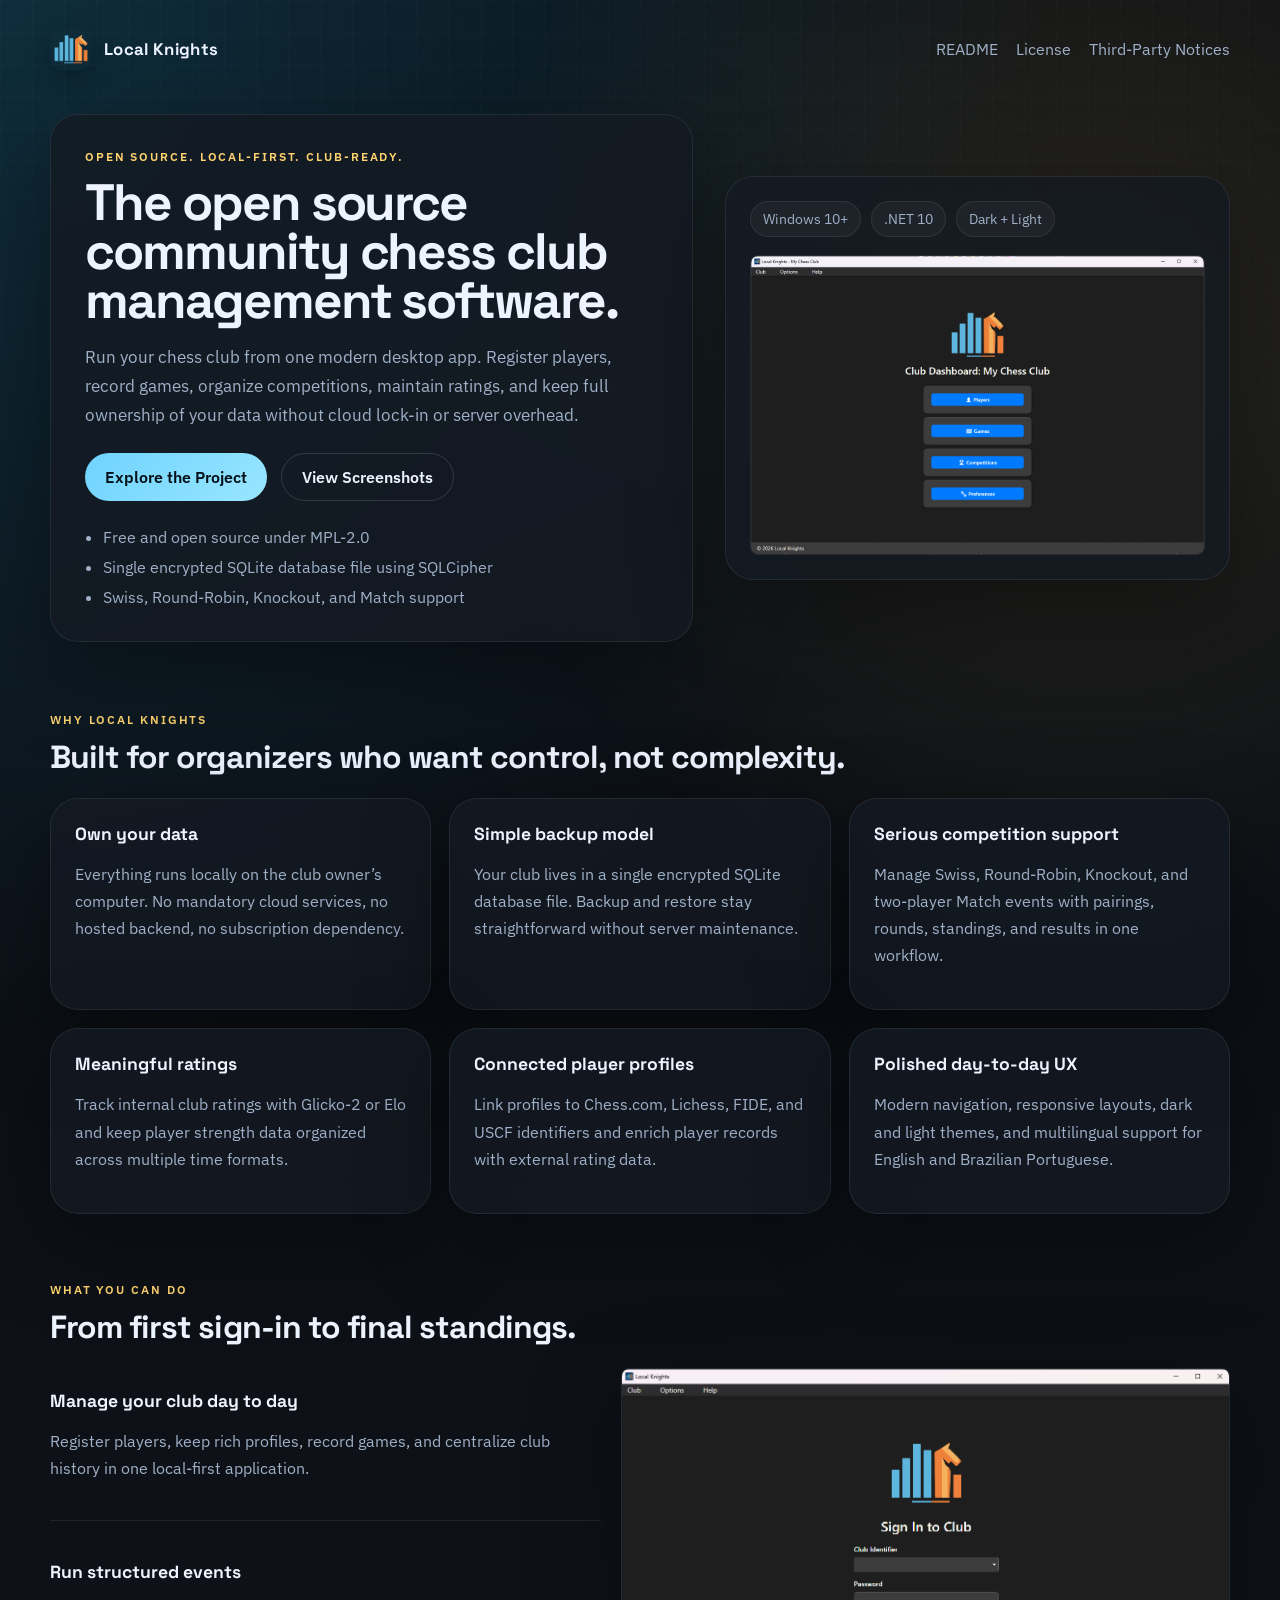
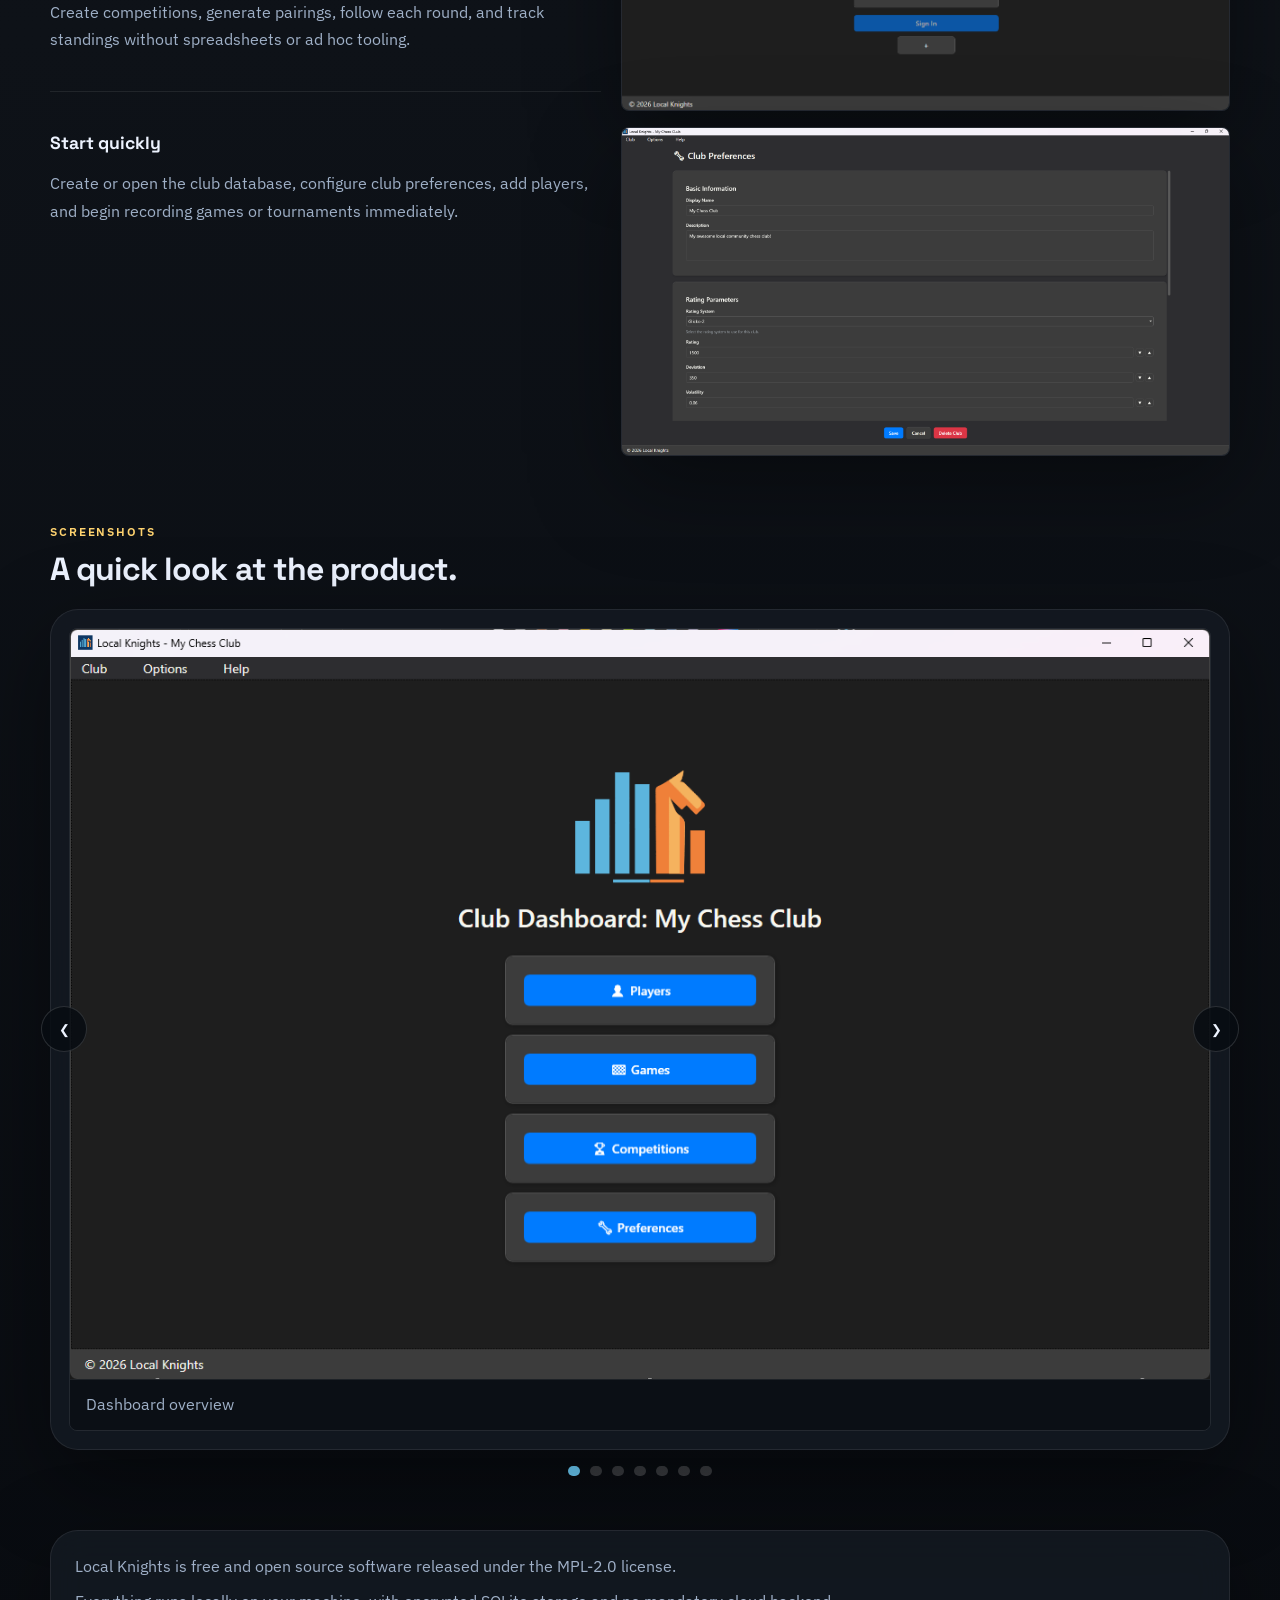
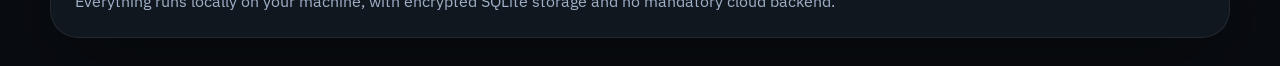
==== Docs/LandingPage/index.html @ 722dbc04 "importing existing code" ====
<!DOCTYPE html>
<html lang="en">
<head>
  <meta charset="UTF-8">
  <meta name="viewport" content="width=device-width, initial-scale=1.0">
  <title>Local Knights</title>
  <meta name="description" content="Local Knights is the open source community chess club management software for players, ratings, games, and competitions.">
  <link rel="icon" type="image/svg+xml" href="../../LocalKnights.WindowsDesktop/Resources/Icon/logo.svg">
  <link rel="shortcut icon" href="../../LocalKnights.WindowsDesktop/Resources/Icon/logo.svg">
  <link rel="preconnect" href="https://fonts.googleapis.com">
  <link rel="preconnect" href="https://fonts.gstatic.com" crossorigin>
  <link href="https://fonts.googleapis.com/css2?family=Space+Grotesk:wght@400;500;700&family=IBM+Plex+Sans:wght@400;500;600&display=swap" rel="stylesheet">
  <link rel="stylesheet" href="styles.css">
</head>
<body>
  <div class="page-shell"></div>

  <header class="hero">
    <nav class="topbar">
      <div class="brand">
        <img src="../../LocalKnights.WindowsDesktop/Resources/Icon/logo.png" alt="Local Knights logo" class="brand-logo">
        <span>Local Knights</span>
      </div>
      <div class="topbar-links">
        <a href="../../README.md">README</a>
        <a href="../../LICENSE">License</a>
        <a href="../../THIRD-PARTY-NOTICES.md">Third-Party Notices</a>
      </div>
    </nav>

    <section class="hero-grid">
      <div class="hero-copy">
        <p class="eyebrow">Open source. Local-first. Club-ready.</p>
        <h1>The open source community chess club management software.</h1>
        <p class="hero-text">
          Run your chess club from one modern desktop app. Register players, record games, organize competitions,
          maintain ratings, and keep full ownership of your data without cloud lock-in or server overhead.
        </p>
        <div class="hero-actions">
          <a class="button button-primary" href="../../README.md">Explore the Project</a>
          <a class="button button-secondary" href="#screenshots">View Screenshots</a>
        </div>
        <ul class="hero-points">
          <li>Free and open source under MPL-2.0</li>
          <li>Single encrypted SQLite database file using SQLCipher</li>
          <li>Swiss, Round-Robin, Knockout, and Match support</li>
        </ul>
      </div>

      <div class="hero-card">
        <div class="badge-row">
          <span class="badge">Windows 10+</span>
          <span class="badge">.NET 10</span>
          <span class="badge">Dark + Light</span>
        </div>
        <div class="hero-preview-frame">
          <img src="../Screenshots/dashboard_page.png" alt="Local Knights dashboard preview">
        </div>
      </div>
    </section>
  </header>

  <main>
    <section class="section feature-section">
      <div class="section-heading">
        <p class="eyebrow">Why Local Knights</p>
        <h2>Built for organizers who want control, not complexity.</h2>
      </div>
      <div class="feature-grid">
        <article class="feature-card">
          <h3>Own your data</h3>
          <p>Everything runs locally on the club owner’s computer. No mandatory cloud services, no hosted backend, no subscription dependency.</p>
        </article>
        <article class="feature-card">
          <h3>Simple backup model</h3>
          <p>Your club lives in a single encrypted SQLite database file. Backup and restore stay straightforward without server maintenance.</p>
        </article>
        <article class="feature-card">
          <h3>Serious competition support</h3>
          <p>Manage Swiss, Round-Robin, Knockout, and two-player Match events with pairings, rounds, standings, and results in one workflow.</p>
        </article>
        <article class="feature-card">
          <h3>Meaningful ratings</h3>
          <p>Track internal club ratings with Glicko-2 or Elo and keep player strength data organized across multiple time formats.</p>
        </article>
        <article class="feature-card">
          <h3>Connected player profiles</h3>
          <p>Link profiles to Chess.com, Lichess, FIDE, and USCF identifiers and enrich player records with external rating data.</p>
        </article>
        <article class="feature-card">
          <h3>Polished day-to-day UX</h3>
          <p>Modern navigation, responsive layouts, dark and light themes, and multilingual support for English and Brazilian Portuguese.</p>
        </article>
      </div>
    </section>

    <section class="section spotlight-section">
      <div class="section-heading narrow">
        <p class="eyebrow">What you can do</p>
        <h2>From first sign-in to final standings.</h2>
      </div>
      <div class="spotlight-grid">
        <div class="spotlight-copy">
          <div class="spotlight-item">
            <h3>Manage your club day to day</h3>
            <p>Register players, keep rich profiles, record games, and centralize club history in one local-first application.</p>
          </div>
          <div class="spotlight-item">
            <h3>Run structured events</h3>
            <p>Create competitions, generate pairings, follow each round, and track standings without spreadsheets or ad hoc tooling.</p>
          </div>
          <div class="spotlight-item">
            <h3>Start quickly</h3>
            <p>Create or open the club database, configure club preferences, add players, and begin recording games or tournaments immediately.</p>
          </div>
        </div>
        <div class="spotlight-stack">
          <img src="../Screenshots/start_page.png" alt="Start page screenshot">
          <img src="../Screenshots/clubpreferences_page.png" alt="Club preferences screenshot">
        </div>
      </div>
    </section>

    <section class="section screenshots-section" id="screenshots">
      <div class="section-heading">
        <p class="eyebrow">Screenshots</p>
        <h2>A quick look at the product.</h2>
      </div>

      <div class="carousel" data-carousel>
        <button class="carousel-button" type="button" data-carousel-prev aria-label="Previous screenshot">&#10094;</button>

        <div class="carousel-viewport">
          <div class="carousel-track" data-carousel-track>
            <figure class="carousel-slide is-active">
              <img src="../Screenshots/dashboard_page.png" alt="Dashboard page screenshot">
              <figcaption>Dashboard overview</figcaption>
            </figure>
            <figure class="carousel-slide">
              <img src="../Screenshots/players_page.png" alt="Players page screenshot">
              <figcaption>Players management</figcaption>
            </figure>
            <figure class="carousel-slide">
              <img src="../Screenshots/player_page.png" alt="Player profile screenshot">
              <figcaption>Player profile</figcaption>
            </figure>
            <figure class="carousel-slide">
              <img src="../Screenshots/createcompetition_page.png" alt="Create competition screenshot">
              <figcaption>Competition creation</figcaption>
            </figure>
            <figure class="carousel-slide">
              <img src="../Screenshots/competition_page_infotab.png" alt="Competition information screenshot">
              <figcaption>Competition information</figcaption>
            </figure>
            <figure class="carousel-slide">
              <img src="../Screenshots/competition_page_standingstab.png" alt="Competition standings screenshot">
              <figcaption>Standings view</figcaption>
            </figure>
            <figure class="carousel-slide">
              <img src="../Screenshots/competition_page_roundstab.png" alt="Competition rounds screenshot">
              <figcaption>Rounds and pairings</figcaption>
            </figure>
          </div>
        </div>

        <button class="carousel-button" type="button" data-carousel-next aria-label="Next screenshot">&#10095;</button>
      </div>

      <div class="carousel-dots" data-carousel-dots></div>
    </section>
  </main>

  <footer class="footer">
    <p>Local Knights is free and open source software released under the MPL-2.0 license.</p>
    <p>Everything runs locally on your machine, with encrypted SQLite storage and no mandatory cloud backend.</p>
  </footer>

  <script src="script.js"></script>
</body>
</html>
---- Docs/LandingPage/styles.css ----
:root {
  --bg: #0a0d12;
  --bg-elevated: rgba(20, 26, 35, 0.82);
  --bg-soft: rgba(255, 255, 255, 0.04);
  --line: rgba(255, 255, 255, 0.08);
  --line-strong: rgba(255, 255, 255, 0.14);
  --text: #edf3ff;
  --text-soft: #9fb0c7;
  --text-faint: #6f8097;
  --accent: #6fd3ff;
  --accent-strong: #1f9fd1;
  --accent-warm: #ffd36f;
  --shadow: 0 28px 90px rgba(0, 0, 0, 0.38);
  --radius-lg: 28px;
  --radius-md: 20px;
  --radius-sm: 14px;
  --radius-shot: 8px;
  --content-width: 1180px;
}

* {
  box-sizing: border-box;
}

html {
  scroll-behavior: smooth;
}

body {
  margin: 0;
  min-height: 100vh;
  font-family: "IBM Plex Sans", sans-serif;
  color: var(--text);
  background:
    radial-gradient(circle at top left, rgba(31, 159, 209, 0.22), transparent 30%),
    radial-gradient(circle at 85% 10%, rgba(255, 211, 111, 0.12), transparent 20%),
    linear-gradient(180deg, #0a0d12 0%, #0e1218 50%, #090c11 100%);
}

.page-shell {
  position: fixed;
  inset: 0;
  pointer-events: none;
  background-image:
    linear-gradient(rgba(255, 255, 255, 0.025) 1px, transparent 1px),
    linear-gradient(90deg, rgba(255, 255, 255, 0.025) 1px, transparent 1px);
  background-size: 32px 32px;
  mask-image: linear-gradient(180deg, rgba(0, 0, 0, 0.75), transparent 90%);
}

.hero,
.section,
.footer {
  width: min(calc(100% - 32px), var(--content-width));
  margin: 0 auto;
}

.hero {
  padding: 28px 0 36px;
}

.topbar {
  display: flex;
  align-items: center;
  justify-content: space-between;
  gap: 20px;
  margin-bottom: 44px;
}

.brand {
  display: inline-flex;
  align-items: center;
  gap: 12px;
  font-family: "Space Grotesk", sans-serif;
  font-size: 1.05rem;
  font-weight: 700;
  letter-spacing: 0.02em;
}

.brand-logo {
  width: 42px;
  height: 42px;
  border-radius: 12px;
  box-shadow: 0 10px 24px rgba(0, 0, 0, 0.24);
}

.topbar-links {
  display: flex;
  flex-wrap: wrap;
  gap: 18px;
}

.topbar a,
.footer a {
  color: var(--text-soft);
  text-decoration: none;
}

.topbar a:hover,
.footer a:hover {
  color: var(--text);
}

.hero-grid {
  display: grid;
  grid-template-columns: minmax(0, 1.12fr) minmax(320px, 0.88fr);
  gap: 32px;
  align-items: center;
}

.hero-copy,
.hero-card,
.feature-card,
.spotlight-stack img,
.carousel,
.footer {
  background: var(--bg-elevated);
  backdrop-filter: blur(18px);
  border: 1px solid var(--line);
  box-shadow: var(--shadow);
}

.hero-copy,
.hero-card,
.feature-card,
.carousel,
.footer {
  border-radius: var(--radius-lg);
}

.hero-copy {
  padding: 34px;
}

.eyebrow {
  margin: 0 0 14px;
  color: var(--accent-warm);
  text-transform: uppercase;
  letter-spacing: 0.16em;
  font-size: 0.74rem;
  font-weight: 600;
}

h1,
h2,
h3 {
  margin: 0;
  font-family: "Space Grotesk", sans-serif;
}

h1 {
  font-size: clamp(2.55rem, 4vw, 4.8rem);
  line-height: 0.96;
  letter-spacing: -0.04em;
}

h2 {
  font-size: clamp(1.85rem, 2.5vw, 3rem);
  line-height: 1.02;
  letter-spacing: -0.03em;
}

h3 {
  font-size: 1.1rem;
  margin-bottom: 10px;
}

.hero-text,
.feature-card p,
.spotlight-item p,
.footer p {
  color: var(--text-soft);
  line-height: 1.7;
}

.hero-text {
  font-size: 1.05rem;
  max-width: 60ch;
  margin: 18px 0 24px;
}

.hero-actions {
  display: flex;
  flex-wrap: wrap;
  gap: 14px;
  margin-bottom: 26px;
}

.button {
  display: inline-flex;
  align-items: center;
  justify-content: center;
  min-height: 48px;
  padding: 0 20px;
  border-radius: 999px;
  text-decoration: none;
  font-weight: 600;
  transition: transform 160ms ease, border-color 160ms ease, background 160ms ease;
}

.button:hover {
  transform: translateY(-1px);
}

.button-primary {
  color: #061019;
  background: linear-gradient(135deg, var(--accent), #99e6ff);
}

.button-secondary {
  color: var(--text);
  background: transparent;
  border: 1px solid var(--line-strong);
}

.hero-points {
  margin: 0;
  padding-left: 18px;
  color: var(--text-soft);
  display: grid;
  gap: 10px;
}

.hero-card {
  padding: 24px;
}

.badge-row {
  display: flex;
  flex-wrap: wrap;
  gap: 10px;
  margin-bottom: 18px;
}

.badge {
  padding: 8px 12px;
  border-radius: 999px;
  background: var(--bg-soft);
  border: 1px solid var(--line);
  color: var(--text-soft);
  font-size: 0.85rem;
}

.hero-preview-frame {
  overflow: hidden;
  border-radius: var(--radius-shot);
  border: 1px solid var(--line);
}

.hero-preview-frame img,
.spotlight-stack img,
.carousel-slide img {
  display: block;
  width: 100%;
  height: auto;
}

.section {
  padding: 34px 0;
}

.section-heading {
  margin-bottom: 24px;
}

.section-heading.narrow {
  max-width: 56rem;
}

.feature-grid {
  display: grid;
  grid-template-columns: repeat(3, minmax(0, 1fr));
  gap: 18px;
}

.feature-card {
  padding: 24px;
}

.spotlight-grid {
  display: grid;
  grid-template-columns: minmax(0, 0.95fr) minmax(0, 1.05fr);
  gap: 20px;
  align-items: start;
}

.spotlight-copy {
  display: grid;
  gap: 18px;
}

.spotlight-item {
  padding: 22px 0;
  border-bottom: 1px solid var(--line);
}

.spotlight-item:last-child {
  border-bottom: 0;
}

.spotlight-stack {
  display: grid;
  gap: 16px;
}

.spotlight-stack img {
  border-radius: var(--radius-shot);
  border: 1px solid var(--line);
}

.screenshots-section {
  padding-bottom: 54px;
}

.carousel {
  position: relative;
  padding: 18px;
}

.carousel-viewport {
  overflow: hidden;
  border-radius: var(--radius-shot);
  border: 1px solid var(--line);
}

.carousel-track {
  display: flex;
  transition: transform 260ms ease;
}

.carousel-slide {
  min-width: 100%;
  margin: 0;
  background: #0b0f15;
}

.carousel-slide figcaption {
  padding: 14px 16px 16px;
  color: var(--text-soft);
  border-top: 1px solid var(--line);
}

.carousel-button {
  position: absolute;
  top: 50%;
  transform: translateY(-50%);
  width: 46px;
  height: 46px;
  border: 0;
  border-radius: 999px;
  color: var(--text);
  background: rgba(8, 12, 18, 0.84);
  border: 1px solid var(--line-strong);
  cursor: pointer;
  z-index: 2;
}

.carousel-button:hover {
  background: rgba(18, 25, 35, 0.96);
}

.carousel-button[data-carousel-prev] {
  left: -10px;
}

.carousel-button[data-carousel-next] {
  right: -10px;
}

.carousel-dots {
  display: flex;
  justify-content: center;
  gap: 10px;
  margin-top: 16px;
}

.carousel-dot {
  width: 10px;
  height: 10px;
  border-radius: 999px;
  border: 0;
  background: rgba(255, 255, 255, 0.2);
  cursor: pointer;
}

.carousel-dot.is-active {
  background: var(--accent);
}

.footer {
  margin-bottom: 28px;
  padding: 22px 24px;
}

.footer p {
  margin: 0;
}

.footer p + p {
  margin-top: 8px;
}

@media (max-width: 980px) {
  .hero-grid,
  .spotlight-grid,
  .feature-grid {
    grid-template-columns: 1fr;
  }

  .carousel-button[data-carousel-prev] {
    left: 10px;
  }

  .carousel-button[data-carousel-next] {
    right: 10px;
  }
}

@media (max-width: 720px) {
  .hero,
  .section,
  .footer {
    width: min(calc(100% - 20px), var(--content-width));
  }

  .topbar {
    flex-direction: column;
    align-items: flex-start;
    margin-bottom: 28px;
  }

  .hero-copy,
  .hero-card,
  .feature-card,
  .carousel,
  .footer {
    border-radius: 22px;
  }

  .hero-copy,
  .hero-card,
  .feature-card,
  .carousel,
  .footer {
    padding-left: 18px;
    padding-right: 18px;
  }

  .hero-copy {
    padding-top: 26px;
    padding-bottom: 26px;
  }
}
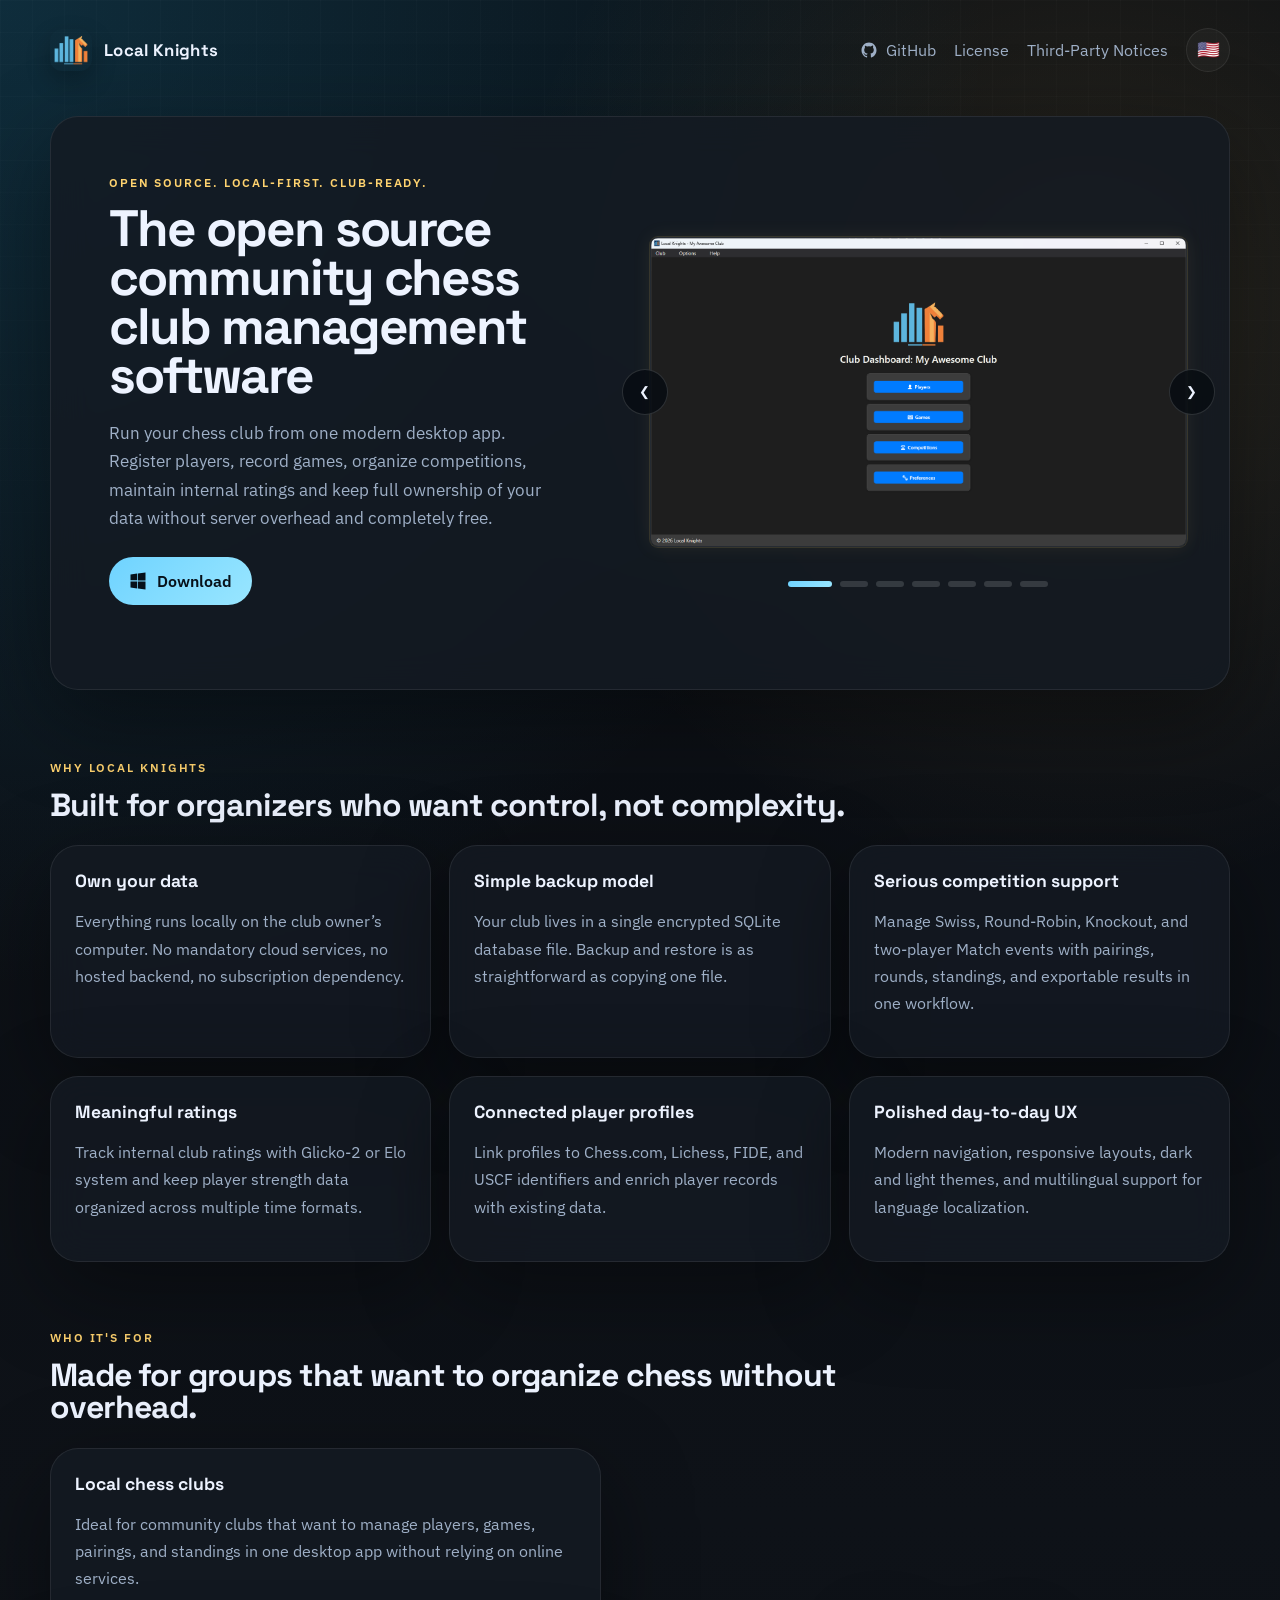
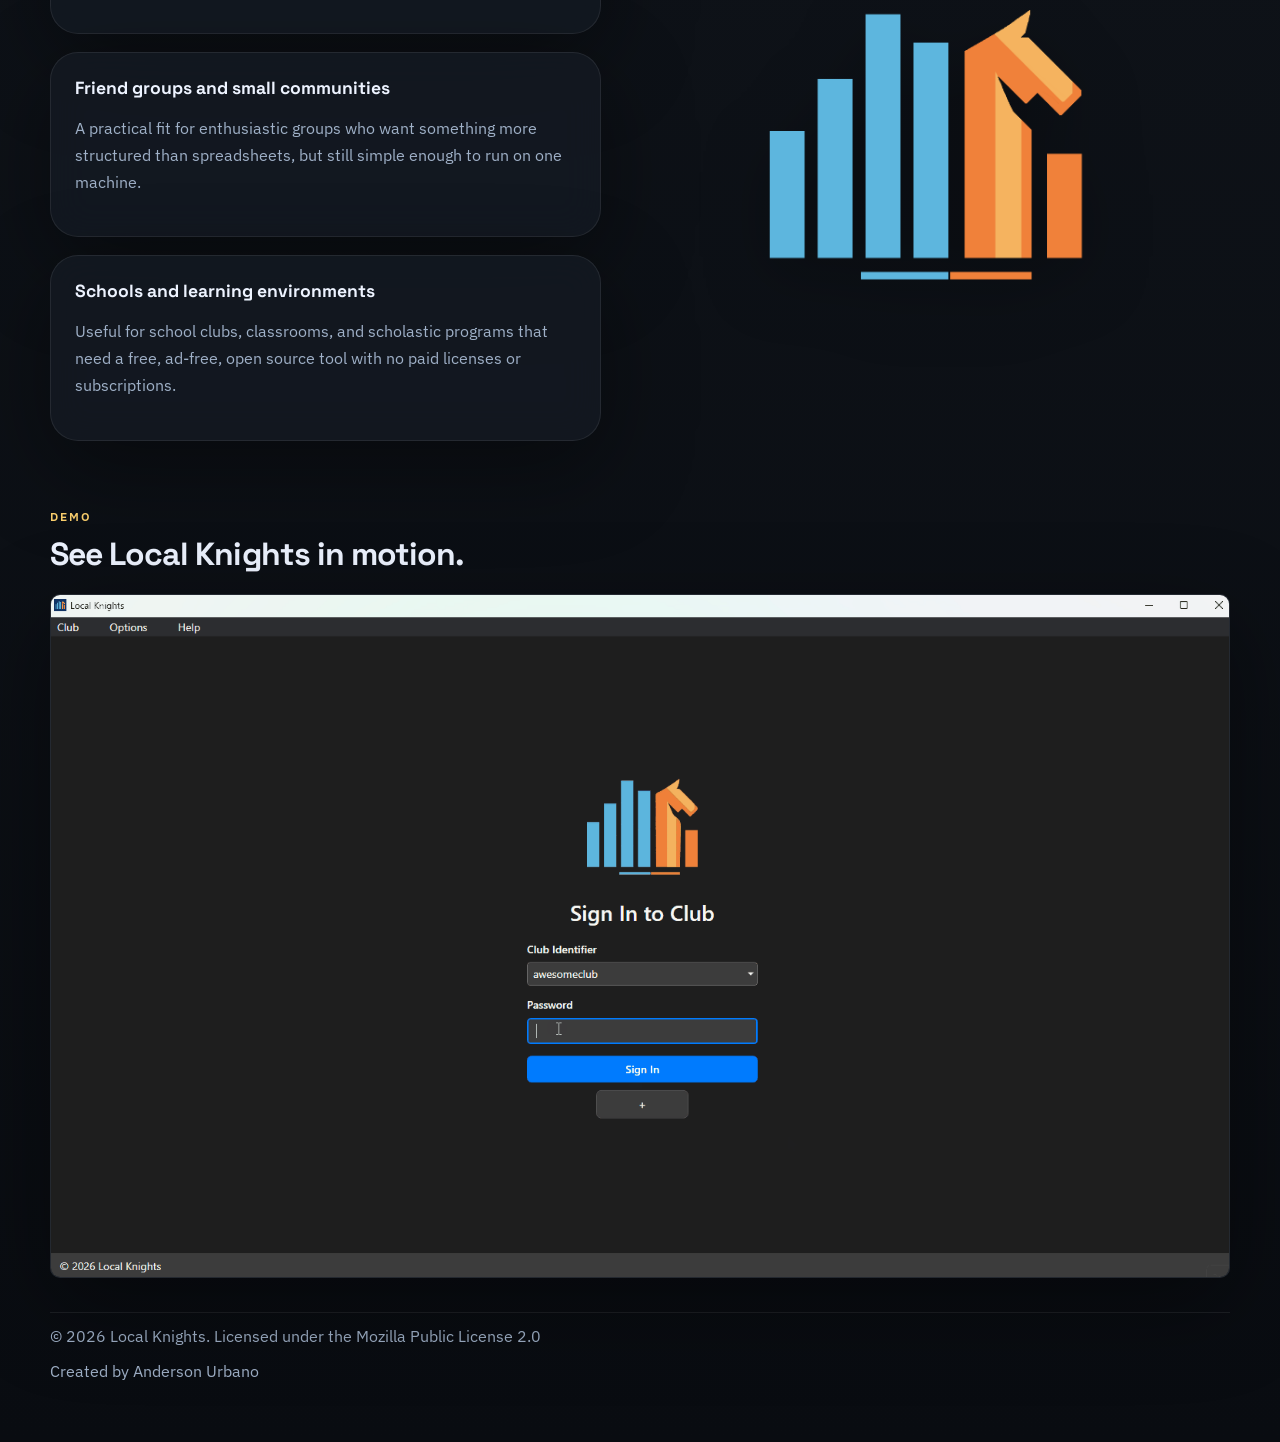
==== commit 4ed403f9: "feat: create landing page" ====
--- a/Docs/LandingPage/index.html
+++ b/Docs/LandingPage/index.html
@@ -3,8 +3,8 @@
 <head>
   <meta charset="UTF-8">
   <meta name="viewport" content="width=device-width, initial-scale=1.0">
-  <title>Local Knights</title>
-  <meta name="description" content="Local Knights is the open source community chess club management software for players, ratings, games, and competitions.">
+  <title data-i18n="pageTitle"></title>
+  <meta name="description" content="" data-i18n-content="pageDescription">
   <link rel="icon" type="image/svg+xml" href="../../LocalKnights.WindowsDesktop/Resources/Icon/logo.svg">
   <link rel="shortcut icon" href="../../LocalKnights.WindowsDesktop/Resources/Icon/logo.svg">
   <link rel="preconnect" href="https://fonts.googleapis.com">
@@ -19,42 +19,92 @@
     <nav class="topbar">
       <div class="brand">
         <img src="../../LocalKnights.WindowsDesktop/Resources/Icon/logo.png" alt="Local Knights logo" class="brand-logo">
-        <span>Local Knights</span>
+        <span data-i18n="brandName"></span>
       </div>
       <div class="topbar-links">
-        <a href="../../README.md">README</a>
-        <a href="../../LICENSE">License</a>
-        <a href="../../THIRD-PARTY-NOTICES.md">Third-Party Notices</a>
+        <a href="https://github.com/urbanoanderson/local-knights" target="_blank" rel="noreferrer">
+          <svg viewBox="0 0 24 24" aria-hidden="true" focusable="false" class="topbar-icon">
+            <path fill="currentColor" d="M12 2C6.477 2 2 6.59 2 12.252c0 4.529 2.865 8.372 6.839 9.728.5.096.682-.222.682-.493 0-.243-.009-.888-.014-1.743-2.782.617-3.369-1.375-3.369-1.375-.454-1.183-1.11-1.498-1.11-1.498-.908-.636.069-.623.069-.623 1.004.072 1.532 1.056 1.532 1.056.892 1.568 2.341 1.115 2.91.852.091-.666.35-1.115.636-1.371-2.221-.259-4.555-1.14-4.555-5.073 0-1.12.39-2.036 1.029-2.754-.103-.261-.446-1.31.098-2.73 0 0 .84-.276 2.75 1.052A9.303 9.303 0 0 1 12 6.838a9.27 9.27 0 0 1 2.504.348c1.909-1.328 2.748-1.052 2.748-1.052.546 1.42.203 2.469.1 2.73.64.718 1.027 1.634 1.027 2.754 0 3.943-2.338 4.811-4.566 5.065.359.32.679.95.679 1.915 0 1.383-.012 2.499-.012 2.839 0 .273.18.593.688.492C19.138 20.62 22 16.779 22 12.252 22 6.59 17.523 2 12 2Z"/>
+          </svg>
+          <span data-i18n="navGithub"></span>
+        </a>
+        <a href="../../LICENSE" data-i18n="navLicense"></a>
+        <a href="../../THIRD-PARTY-NOTICES.md" data-i18n="navThirdParty"></a>
+        <div class="language-switcher" data-language-switcher>
+          <button class="language-button" type="button" aria-haspopup="true" aria-expanded="false" aria-label="Select language" data-language-toggle>
+            <span class="flag-emoji" data-current-flag>🇺🇸</span>
+          </button>
+          <div class="language-menu" hidden data-language-menu>
+            <button class="language-option" type="button" data-language-option="en">
+              <span class="flag-emoji">🇺🇸</span>
+              <span data-i18n="langEnglish"></span>
+            </button>
+            <button class="language-option" type="button" data-language-option="pt-BR">
+              <span class="flag-emoji">🇧🇷</span>
+              <span data-i18n="langPortugueseBrazil"></span>
+            </button>
+          </div>
+        </div>
       </div>
     </nav>
 
     <section class="hero-grid">
-      <div class="hero-copy">
-        <p class="eyebrow">Open source. Local-first. Club-ready.</p>
-        <h1>The open source community chess club management software.</h1>
-        <p class="hero-text">
-          Run your chess club from one modern desktop app. Register players, record games, organize competitions,
-          maintain ratings, and keep full ownership of your data without cloud lock-in or server overhead.
-        </p>
-        <div class="hero-actions">
-          <a class="button button-primary" href="../../README.md">Explore the Project</a>
-          <a class="button button-secondary" href="#screenshots">View Screenshots</a>
+      <div class="hero-card hero-card-wide">
+        <div class="hero-copy">
+          <p class="eyebrow" data-i18n="heroEyebrow"></p>
+          <h1 data-i18n="heroTitle"></h1>
+          <p class="hero-text" data-i18n="heroText"></p>
+          <div class="hero-actions">
+            <a class="button button-primary" href="https://github.com/urbanoanderson/local-knights/releases" target="_blank" rel="noreferrer">
+              <svg viewBox="0 0 24 24" aria-hidden="true" focusable="false" class="button-icon">
+                <path fill="currentColor" d="M2 3.34 11 2v9H2V3.34Zm10 8h10V.73L12 2.05v9.29ZM2 12.66h9v9.34l-9-1.34v-8Zm10 0h10v10.61L12 22v-9.34Z"/>
+              </svg>
+              <span data-i18n="downloadButton"></span>
+            </a>
+          </div>
         </div>
-        <ul class="hero-points">
-          <li>Free and open source under MPL-2.0</li>
-          <li>Single encrypted SQLite database file using SQLCipher</li>
-          <li>Swiss, Round-Robin, Knockout, and Match support</li>
-        </ul>
-      </div>
 
-      <div class="hero-card">
-        <div class="badge-row">
-          <span class="badge">Windows 10+</span>
-          <span class="badge">.NET 10</span>
-          <span class="badge">Dark + Light</span>
-        </div>
-        <div class="hero-preview-frame">
-          <img src="../Screenshots/dashboard_page.png" alt="Local Knights dashboard preview">
+        <div class="hero-preview-panel">
+          <div class="carousel hero-carousel" data-carousel>
+            <button class="carousel-button" type="button" data-carousel-prev aria-label="Previous screenshot" data-i18n-aria-label="carouselPrev">&#10094;</button>
+
+            <div class="carousel-viewport hero-preview-frame">
+              <div class="carousel-track" data-carousel-track>
+                <figure class="carousel-slide is-active">
+                  <img src="../Screenshots/dashboard_page.png" alt="Dashboard page screenshot">
+                  <figcaption class="carousel-hover-caption" data-i18n="captionDashboard"></figcaption>
+                </figure>
+                <figure class="carousel-slide">
+                  <img src="../Screenshots/players_page.png" alt="Players page screenshot">
+                  <figcaption class="carousel-hover-caption" data-i18n="captionPlayers"></figcaption>
+                </figure>
+                <figure class="carousel-slide">
+                  <img src="../Screenshots/player_page.png" alt="Player profile screenshot">
+                  <figcaption class="carousel-hover-caption" data-i18n="captionPlayerProfile"></figcaption>
+                </figure>
+                <figure class="carousel-slide">
+                  <img src="../Screenshots/game_page.png" alt="Game page screenshot">
+                  <figcaption class="carousel-hover-caption" data-i18n="captionGame"></figcaption>
+                </figure>
+                <figure class="carousel-slide">
+                  <img src="../Screenshots/competition_page_infotab.png" alt="Competition information screenshot">
+                  <figcaption class="carousel-hover-caption" data-i18n="captionCompetitionInfo"></figcaption>
+                </figure>
+                <figure class="carousel-slide">
+                  <img src="../Screenshots/competition_page_roundstab.png" alt="Competition rounds screenshot">
+                  <figcaption class="carousel-hover-caption" data-i18n="captionCompetitionRounds"></figcaption>
+                </figure>
+                <figure class="carousel-slide">
+                  <img src="../Screenshots/competition_page_standingstab.png" alt="Competition standings screenshot">
+                  <figcaption class="carousel-hover-caption" data-i18n="captionCompetitionStandings"></figcaption>
+                </figure>
+              </div>
+            </div>
+
+            <button class="carousel-button" type="button" data-carousel-next aria-label="Next screenshot" data-i18n-aria-label="carouselNext">&#10095;</button>
+          </div>
+
+          <div class="carousel-dots" data-carousel-dots></div>
         </div>
       </div>
     </section>
@@ -63,116 +113,77 @@
   <main>
     <section class="section feature-section">
       <div class="section-heading">
-        <p class="eyebrow">Why Local Knights</p>
-        <h2>Built for organizers who want control, not complexity.</h2>
+        <p class="eyebrow" data-i18n="whyEyebrow"></p>
+        <h2 data-i18n="whyTitle"></h2>
       </div>
       <div class="feature-grid">
         <article class="feature-card">
-          <h3>Own your data</h3>
-          <p>Everything runs locally on the club owner’s computer. No mandatory cloud services, no hosted backend, no subscription dependency.</p>
+          <h3 data-i18n="featureOwnDataTitle"></h3>
+          <p data-i18n="featureOwnDataText"></p>
         </article>
         <article class="feature-card">
-          <h3>Simple backup model</h3>
-          <p>Your club lives in a single encrypted SQLite database file. Backup and restore stay straightforward without server maintenance.</p>
+          <h3 data-i18n="featureBackupTitle"></h3>
+          <p data-i18n="featureBackupText"></p>
         </article>
         <article class="feature-card">
-          <h3>Serious competition support</h3>
-          <p>Manage Swiss, Round-Robin, Knockout, and two-player Match events with pairings, rounds, standings, and results in one workflow.</p>
+          <h3 data-i18n="featureCompetitionTitle"></h3>
+          <p data-i18n="featureCompetitionText"></p>
         </article>
         <article class="feature-card">
-          <h3>Meaningful ratings</h3>
-          <p>Track internal club ratings with Glicko-2 or Elo and keep player strength data organized across multiple time formats.</p>
+          <h3 data-i18n="featureRatingsTitle"></h3>
+          <p data-i18n="featureRatingsText"></p>
         </article>
         <article class="feature-card">
-          <h3>Connected player profiles</h3>
-          <p>Link profiles to Chess.com, Lichess, FIDE, and USCF identifiers and enrich player records with external rating data.</p>
+          <h3 data-i18n="featureProfilesTitle"></h3>
+          <p data-i18n="featureProfilesText"></p>
         </article>
         <article class="feature-card">
-          <h3>Polished day-to-day UX</h3>
-          <p>Modern navigation, responsive layouts, dark and light themes, and multilingual support for English and Brazilian Portuguese.</p>
+          <h3 data-i18n="featureUxTitle"></h3>
+          <p data-i18n="featureUxText"></p>
         </article>
       </div>
     </section>
 
     <section class="section spotlight-section">
       <div class="section-heading narrow">
-        <p class="eyebrow">What you can do</p>
-        <h2>From first sign-in to final standings.</h2>
+        <p class="eyebrow" data-i18n="whoEyebrow"></p>
+        <h2 data-i18n="whoTitle"></h2>
       </div>
       <div class="spotlight-grid">
         <div class="spotlight-copy">
-          <div class="spotlight-item">
-            <h3>Manage your club day to day</h3>
-            <p>Register players, keep rich profiles, record games, and centralize club history in one local-first application.</p>
-          </div>
-          <div class="spotlight-item">
-            <h3>Run structured events</h3>
-            <p>Create competitions, generate pairings, follow each round, and track standings without spreadsheets or ad hoc tooling.</p>
-          </div>
-          <div class="spotlight-item">
-            <h3>Start quickly</h3>
-            <p>Create or open the club database, configure club preferences, add players, and begin recording games or tournaments immediately.</p>
-          </div>
+          <article class="spotlight-card">
+            <h3 data-i18n="audienceClubsTitle"></h3>
+            <p data-i18n="audienceClubsText"></p>
+          </article>
+          <article class="spotlight-card">
+            <h3 data-i18n="audienceGroupsTitle"></h3>
+            <p data-i18n="audienceGroupsText"></p>
+          </article>
+          <article class="spotlight-card">
+            <h3 data-i18n="audienceSchoolsTitle"></h3>
+            <p data-i18n="audienceSchoolsText"></p>
+          </article>
         </div>
-        <div class="spotlight-stack">
-          <img src="../Screenshots/start_page.png" alt="Start page screenshot">
-          <img src="../Screenshots/clubpreferences_page.png" alt="Club preferences screenshot">
+        <div class="spotlight-logo-panel">
+          <img src="../../LocalKnights.WindowsDesktop/Resources/Icon/logo.png" alt="Local Knights logo" class="spotlight-logo">
         </div>
       </div>
     </section>
 
-    <section class="section screenshots-section" id="screenshots">
-      <div class="section-heading">
-        <p class="eyebrow">Screenshots</p>
-        <h2>A quick look at the product.</h2>
+    <section class="section demo-section">
+      <div class="section-heading narrow">
+        <p class="eyebrow" data-i18n="demoEyebrow"></p>
+        <h2 data-i18n="demoTitle"></h2>
       </div>
-
-      <div class="carousel" data-carousel>
-        <button class="carousel-button" type="button" data-carousel-prev aria-label="Previous screenshot">&#10094;</button>
-
-        <div class="carousel-viewport">
-          <div class="carousel-track" data-carousel-track>
-            <figure class="carousel-slide is-active">
-              <img src="../Screenshots/dashboard_page.png" alt="Dashboard page screenshot">
-              <figcaption>Dashboard overview</figcaption>
-            </figure>
-            <figure class="carousel-slide">
-              <img src="../Screenshots/players_page.png" alt="Players page screenshot">
-              <figcaption>Players management</figcaption>
-            </figure>
-            <figure class="carousel-slide">
-              <img src="../Screenshots/player_page.png" alt="Player profile screenshot">
-              <figcaption>Player profile</figcaption>
-            </figure>
-            <figure class="carousel-slide">
-              <img src="../Screenshots/createcompetition_page.png" alt="Create competition screenshot">
-              <figcaption>Competition creation</figcaption>
-            </figure>
-            <figure class="carousel-slide">
-              <img src="../Screenshots/competition_page_infotab.png" alt="Competition information screenshot">
-              <figcaption>Competition information</figcaption>
-            </figure>
-            <figure class="carousel-slide">
-              <img src="../Screenshots/competition_page_standingstab.png" alt="Competition standings screenshot">
-              <figcaption>Standings view</figcaption>
-            </figure>
-            <figure class="carousel-slide">
-              <img src="../Screenshots/competition_page_roundstab.png" alt="Competition rounds screenshot">
-              <figcaption>Rounds and pairings</figcaption>
-            </figure>
-          </div>
-        </div>
-
-        <button class="carousel-button" type="button" data-carousel-next aria-label="Next screenshot">&#10095;</button>
+      <div class="demo-frame">
+        <img src="../Screenshots/demo.gif" alt="Local Knights demo animation" class="demo-gif">
       </div>
-
-      <div class="carousel-dots" data-carousel-dots></div>
     </section>
   </main>
 
   <footer class="footer">
-    <p>Local Knights is free and open source software released under the MPL-2.0 license.</p>
-    <p>Everything runs locally on your machine, with encrypted SQLite storage and no mandatory cloud backend.</p>
+    <p data-i18n="footerLicense"></p>
+    <p data-i18n="footerAuthor"></p>
   </footer>
 
   <script src="script.js"></script>
--- a/Docs/LandingPage/styles.css
+++ b/Docs/LandingPage/styles.css
@@ -88,6 +88,82 @@
   display: flex;
   flex-wrap: wrap;
   gap: 18px;
+  align-items: center;
+}
+
+.topbar-links a {
+  display: inline-flex;
+  align-items: center;
+  gap: 8px;
+}
+
+.language-switcher {
+  position: relative;
+}
+
+.language-button,
+.language-option {
+  border: 1px solid var(--line);
+  background: rgba(255, 255, 255, 0.03);
+  color: var(--text-soft);
+}
+
+.language-button {
+  display: inline-flex;
+  align-items: center;
+  justify-content: center;
+  width: 44px;
+  height: 44px;
+  border-radius: 999px;
+  cursor: pointer;
+}
+
+.language-button:hover,
+.language-option:hover,
+.language-option.is-active {
+  color: var(--text);
+  background: rgba(255, 255, 255, 0.08);
+}
+
+.language-menu {
+  position: absolute;
+  top: calc(100% + 10px);
+  right: 0;
+  min-width: 210px;
+  padding: 10px;
+  display: grid;
+  gap: 8px;
+  background: var(--bg-elevated);
+  backdrop-filter: blur(18px);
+  border: 1px solid var(--line);
+  border-radius: var(--radius-md);
+  box-shadow: var(--shadow);
+  z-index: 20;
+}
+
+.language-menu[hidden] {
+  display: none;
+}
+
+.language-option {
+  display: flex;
+  align-items: center;
+  gap: 10px;
+  width: 100%;
+  padding: 10px 12px;
+  border-radius: var(--radius-sm);
+  cursor: pointer;
+  text-align: left;
+}
+
+.flag-emoji {
+  font-size: 1.15rem;
+  line-height: 1;
+}
+
+.topbar-icon {
+  width: 18px;
+  height: 18px;
 }
 
 .topbar a,
@@ -102,18 +178,14 @@
 }
 
 .hero-grid {
-  display: grid;
-  grid-template-columns: minmax(0, 1.12fr) minmax(320px, 0.88fr);
-  gap: 32px;
-  align-items: center;
+  display: block;
 }
 
 .hero-copy,
 .hero-card,
 .feature-card,
 .spotlight-stack img,
-.carousel,
-.footer {
+.carousel {
   background: var(--bg-elevated);
   backdrop-filter: blur(18px);
   border: 1px solid var(--line);
@@ -123,13 +195,23 @@
 .hero-copy,
 .hero-card,
 .feature-card,
-.carousel,
-.footer {
+.carousel {
   border-radius: var(--radius-lg);
 }
 
 .hero-copy {
   padding: 34px;
+  background: transparent;
+  backdrop-filter: none;
+  border: 0;
+  box-shadow: none;
+}
+
+.hero-card-wide {
+  display: grid;
+  grid-template-columns: minmax(0, 0.96fr) minmax(320px, 1.04fr);
+  gap: 28px;
+  align-items: stretch;
 }
 
 .eyebrow {
@@ -167,7 +249,7 @@
 
 .hero-text,
 .feature-card p,
-.spotlight-item p,
+.spotlight-card p,
 .footer p {
   color: var(--text-soft);
   line-height: 1.7;
@@ -198,6 +280,12 @@
   transition: transform 160ms ease, border-color 160ms ease, background 160ms ease;
 }
 
+.button-icon {
+  width: 18px;
+  height: 18px;
+  margin-right: 10px;
+}
+
 .button:hover {
   transform: translateY(-1px);
 }
@@ -225,6 +313,13 @@
   padding: 24px;
 }
 
+.hero-preview-panel {
+  display: flex;
+  flex-direction: column;
+  justify-content: center;
+  min-width: 0;
+}
+
 .badge-row {
   display: flex;
   flex-wrap: wrap;
@@ -244,7 +339,16 @@
 .hero-preview-frame {
   overflow: hidden;
   border-radius: var(--radius-shot);
-  border: 1px solid var(--line);
+  border: 1px solid rgba(255, 211, 111, 0.88);
+  box-shadow: 0 0 0 1px rgba(255, 211, 111, 0.12), 0 0 20px rgba(255, 211, 111, 0.08);
+}
+
+.hero-carousel {
+  padding: 0;
+  border: 0;
+  box-shadow: none;
+  background: transparent;
+  backdrop-filter: none;
 }
 
 .hero-preview-frame img,
@@ -289,13 +393,45 @@
   gap: 18px;
 }
 
-.spotlight-item {
-  padding: 22px 0;
-  border-bottom: 1px solid var(--line);
-}
-
-.spotlight-item:last-child {
-  border-bottom: 0;
+.spotlight-card {
+  background: var(--bg-elevated);
+  backdrop-filter: blur(18px);
+  border: 1px solid var(--line);
+  border-radius: var(--radius-lg);
+  box-shadow: var(--shadow);
+}
+
+.spotlight-card {
+  padding: 24px;
+}
+
+.spotlight-logo-panel {
+  display: flex;
+  align-items: center;
+  justify-content: center;
+  min-height: 100%;
+  padding: 32px;
+}
+
+.spotlight-logo {
+  width: min(100%, 400px);
+  height: auto;
+  filter: drop-shadow(0 20px 32px rgba(0, 0, 0, 0.28));
+}
+
+.demo-frame {
+  overflow: hidden;
+  background: var(--bg-elevated);
+  backdrop-filter: blur(18px);
+  border: 1px solid var(--line);
+  border-radius: 10px;
+  box-shadow: var(--shadow);
+}
+
+.demo-gif {
+  display: block;
+  width: 100%;
+  height: auto;
 }
 
 .spotlight-stack {
@@ -308,10 +444,6 @@
   border: 1px solid var(--line);
 }
 
-.screenshots-section {
-  padding-bottom: 54px;
-}
-
 .carousel {
   position: relative;
   padding: 18px;
@@ -329,15 +461,35 @@
 }
 
 .carousel-slide {
+  position: relative;
   min-width: 100%;
   margin: 0;
   background: #0b0f15;
 }
 
-.carousel-slide figcaption {
-  padding: 14px 16px 16px;
-  color: var(--text-soft);
-  border-top: 1px solid var(--line);
+.carousel-hover-caption {
+  position: absolute;
+  left: 14px;
+  right: 14px;
+  bottom: 14px;
+  margin: 0;
+  padding: 10px 12px;
+  border-radius: 12px;
+  color: var(--text);
+  background: linear-gradient(180deg, rgba(8, 12, 18, 0.1), rgba(8, 12, 18, 0.8));
+  border: 1px solid rgba(255, 255, 255, 0.08);
+  backdrop-filter: blur(10px);
+  font-size: 0.9rem;
+  line-height: 1.4;
+  opacity: 0;
+  transform: translateY(8px);
+  transition: opacity 180ms ease, transform 180ms ease;
+  pointer-events: none;
+}
+
+.carousel-slide:hover .carousel-hover-caption {
+  opacity: 1;
+  transform: translateY(0);
 }
 
 .carousel-button {
@@ -370,26 +522,33 @@
 .carousel-dots {
   display: flex;
   justify-content: center;
-  gap: 10px;
+  gap: 8px;
   margin-top: 16px;
 }
 
 .carousel-dot {
-  width: 10px;
-  height: 10px;
+  width: 28px;
+  height: 6px;
   border-radius: 999px;
   border: 0;
-  background: rgba(255, 255, 255, 0.2);
+  background: rgba(255, 255, 255, 0.14);
   cursor: pointer;
+  transition: background 180ms ease, transform 180ms ease, width 180ms ease;
 }
 
 .carousel-dot.is-active {
-  background: var(--accent);
+  width: 44px;
+  background: linear-gradient(135deg, var(--accent), #99e6ff);
+}
+
+.carousel-dot:hover {
+  transform: translateY(-1px);
 }
 
 .footer {
   margin-bottom: 28px;
-  padding: 22px 24px;
+  padding: 10px 0 28px;
+  border-top: 1px solid var(--line);
 }
 
 .footer p {
@@ -402,6 +561,7 @@
 
 @media (max-width: 980px) {
   .hero-grid,
+  .hero-card-wide,
   .spotlight-grid,
   .feature-grid {
     grid-template-columns: 1fr;
@@ -427,6 +587,11 @@
     flex-direction: column;
     align-items: flex-start;
     margin-bottom: 28px;
+  }
+
+  .language-menu {
+    right: auto;
+    left: 0;
   }
 
   .hero-copy,
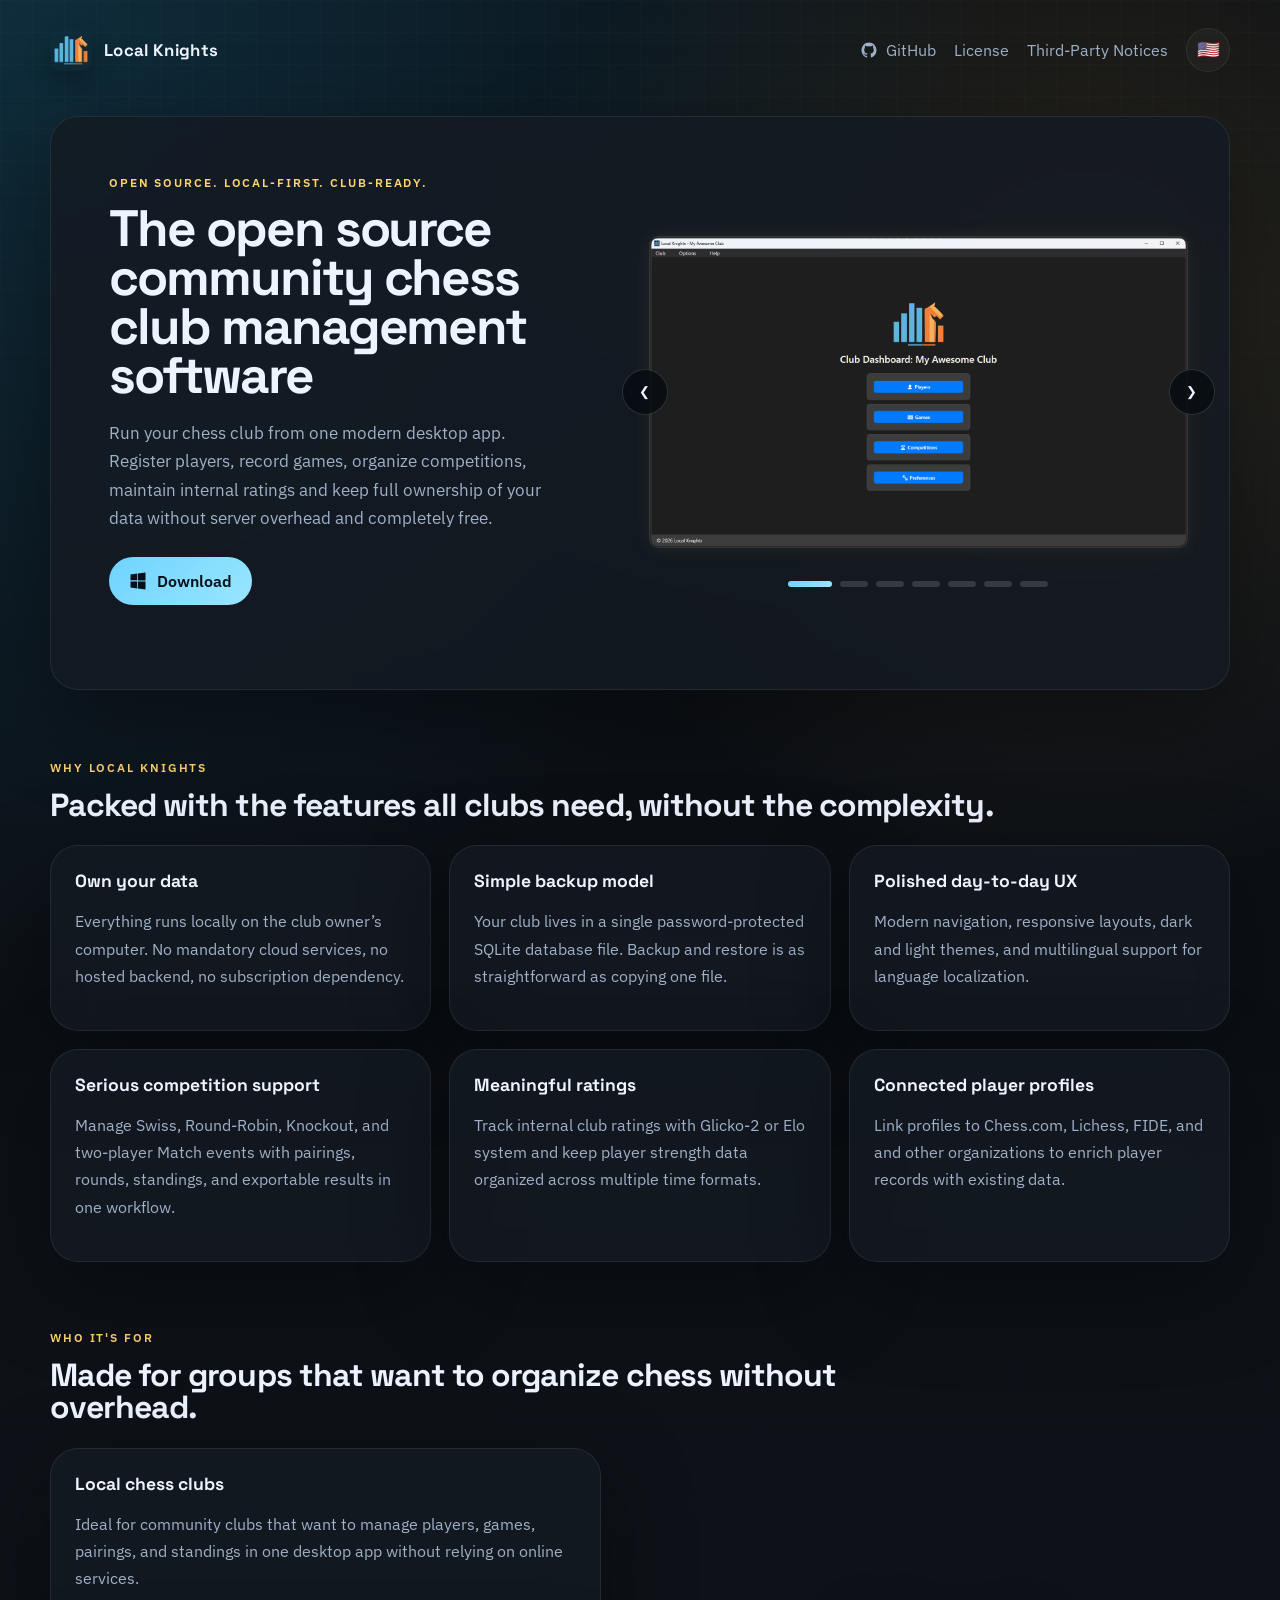
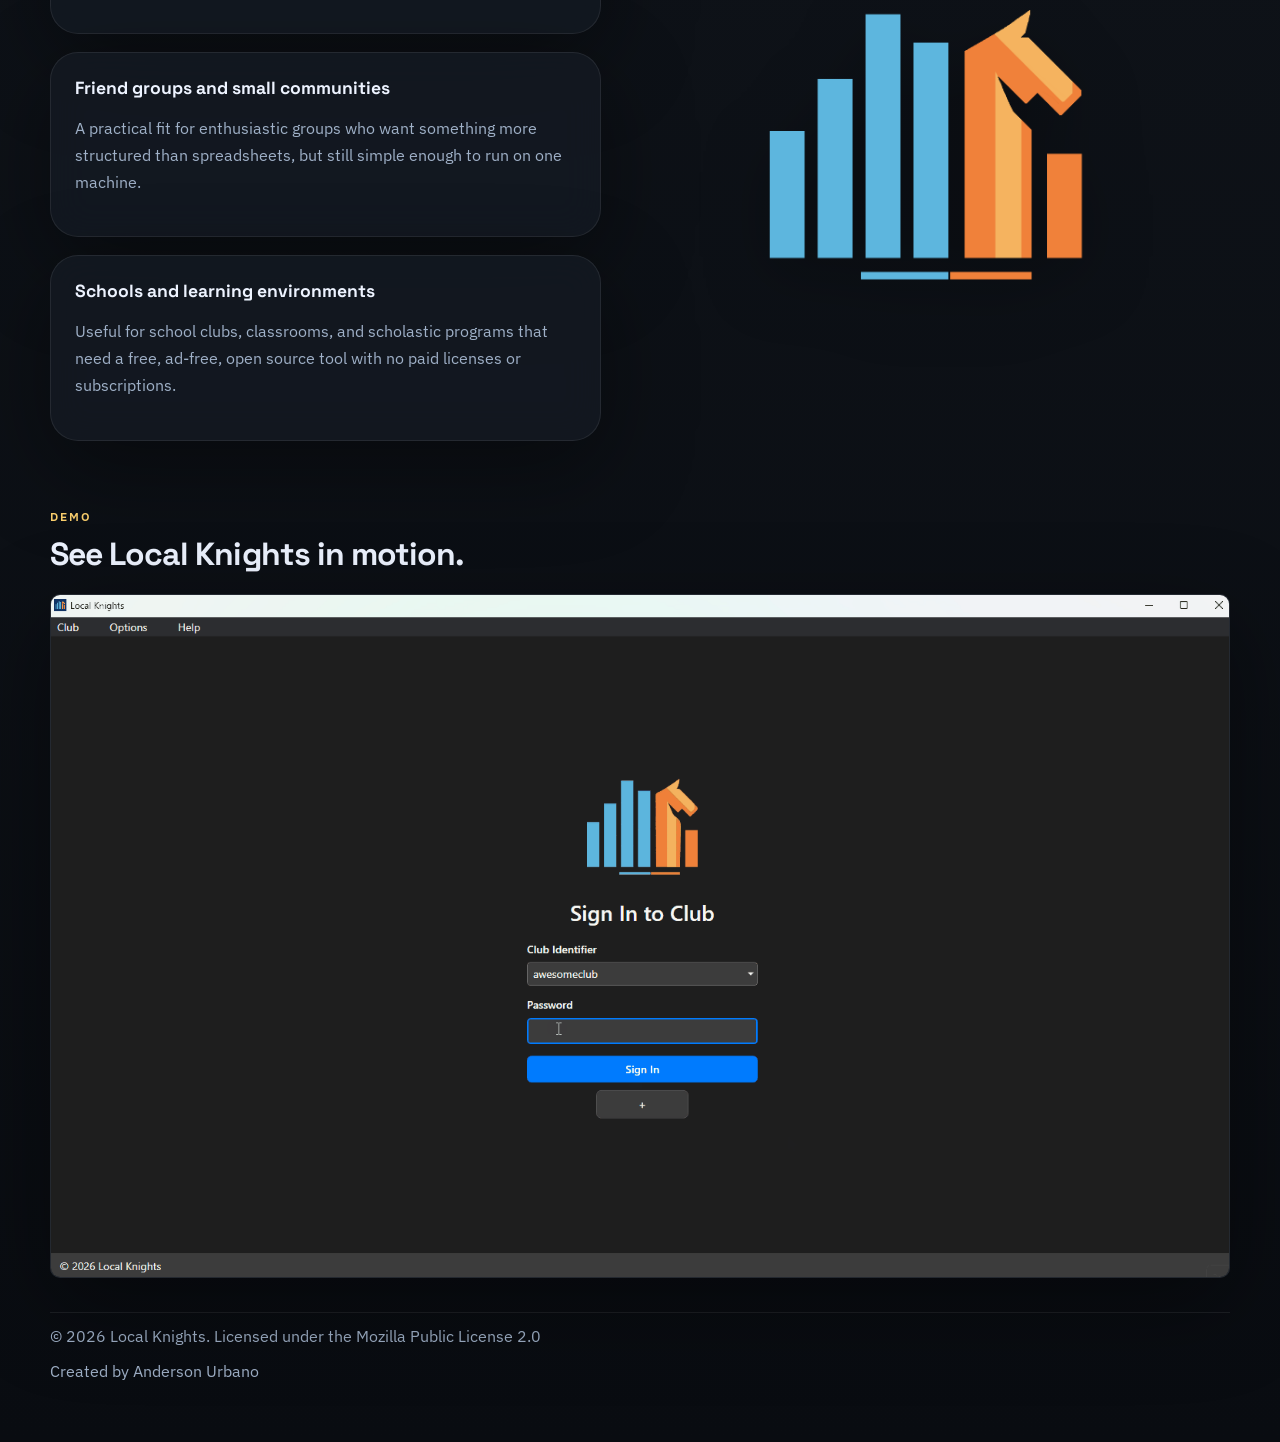
==== commit ad4077f7: "feat: tweak landing page text information" ====
--- a/Docs/LandingPage/index.html
+++ b/Docs/LandingPage/index.html
@@ -126,6 +126,10 @@
           <p data-i18n="featureBackupText"></p>
         </article>
         <article class="feature-card">
+          <h3 data-i18n="featureUxTitle"></h3>
+          <p data-i18n="featureUxText"></p>
+        </article>
+        <article class="feature-card">
           <h3 data-i18n="featureCompetitionTitle"></h3>
           <p data-i18n="featureCompetitionText"></p>
         </article>
@@ -136,10 +140,6 @@
         <article class="feature-card">
           <h3 data-i18n="featureProfilesTitle"></h3>
           <p data-i18n="featureProfilesText"></p>
-        </article>
-        <article class="feature-card">
-          <h3 data-i18n="featureUxTitle"></h3>
-          <p data-i18n="featureUxText"></p>
         </article>
       </div>
     </section>
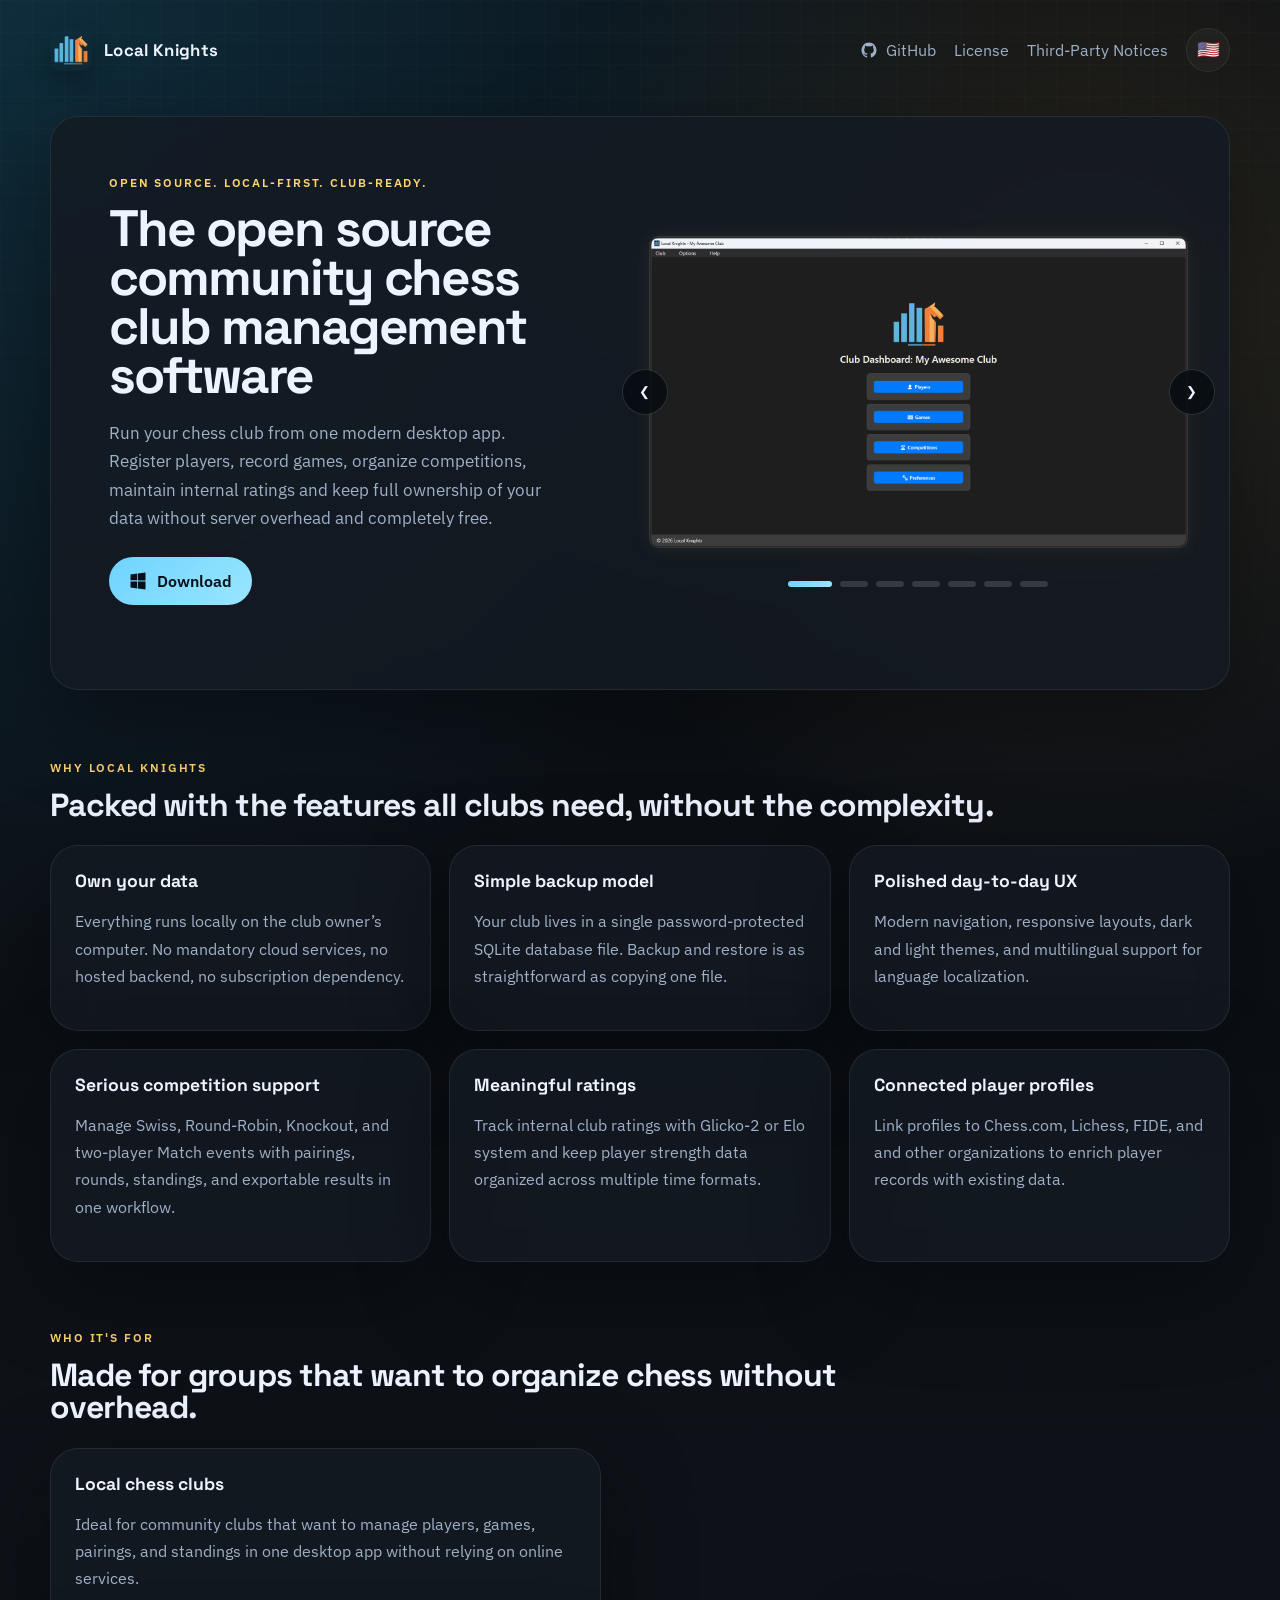
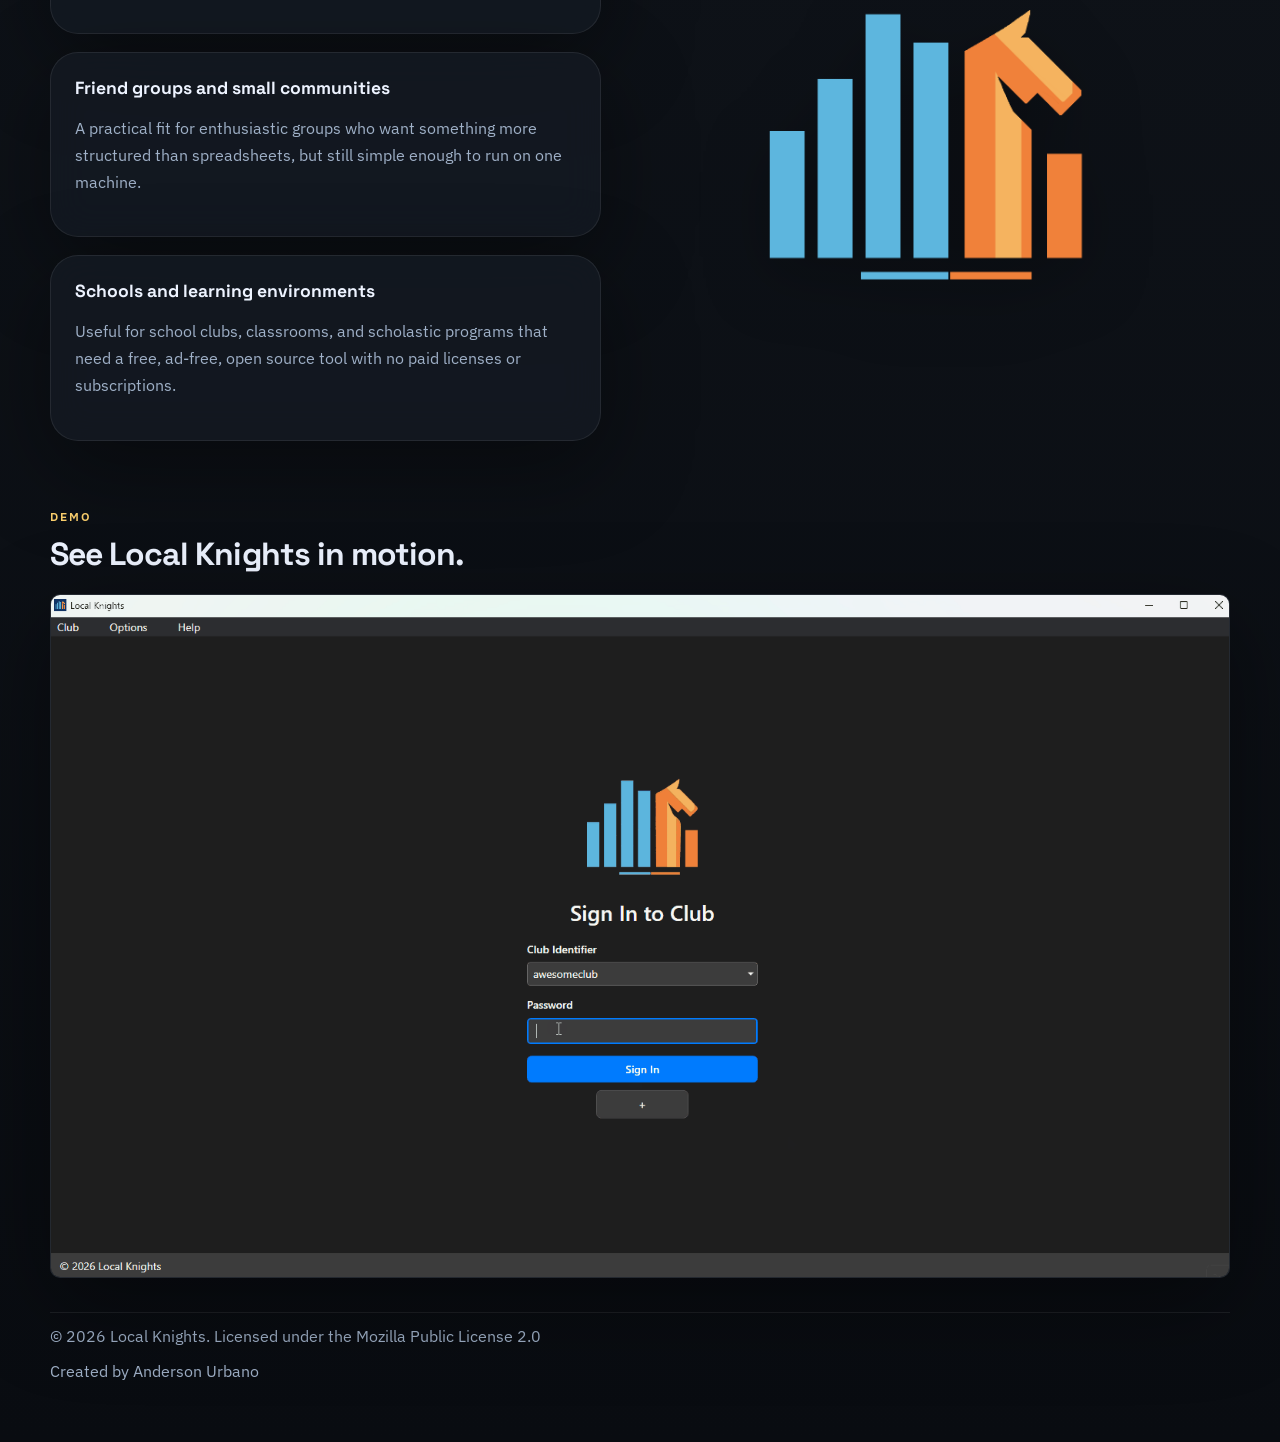
==== commit 596c9eda: "feat: implement french and spanish app languages" ====
--- a/Docs/LandingPage/index.html
+++ b/Docs/LandingPage/index.html
@@ -31,7 +31,7 @@
         <a href="../../LICENSE" data-i18n="navLicense"></a>
         <a href="../../THIRD-PARTY-NOTICES.md" data-i18n="navThirdParty"></a>
         <div class="language-switcher" data-language-switcher>
-          <button class="language-button" type="button" aria-haspopup="true" aria-expanded="false" aria-label="Select language" data-language-toggle>
+          <button class="language-button" type="button" aria-haspopup="true" aria-expanded="false" aria-label="Select language" data-i18n-aria-label="selectLanguage" data-language-toggle>
             <span class="flag-emoji" data-current-flag>🇺🇸</span>
           </button>
           <div class="language-menu" hidden data-language-menu>
@@ -42,6 +42,14 @@
             <button class="language-option" type="button" data-language-option="pt-BR">
               <span class="flag-emoji">🇧🇷</span>
               <span data-i18n="langPortugueseBrazil"></span>
+            </button>
+            <button class="language-option" type="button" data-language-option="es">
+              <span class="flag-emoji">🇪🇸</span>
+              <span data-i18n="langSpanish"></span>
+            </button>
+            <button class="language-option" type="button" data-language-option="fr">
+              <span class="flag-emoji">🇫🇷</span>
+              <span data-i18n="langFrench"></span>
             </button>
           </div>
         </div>
@@ -71,31 +79,31 @@
             <div class="carousel-viewport hero-preview-frame">
               <div class="carousel-track" data-carousel-track>
                 <figure class="carousel-slide is-active">
-                  <img src="../Screenshots/dashboard_page.png" alt="Dashboard page screenshot">
+                  <img src="../Screenshots/dashboard_page.png" alt="Dashboard page screenshot" data-i18n-alt="altDashboard">
                   <figcaption class="carousel-hover-caption" data-i18n="captionDashboard"></figcaption>
                 </figure>
                 <figure class="carousel-slide">
-                  <img src="../Screenshots/players_page.png" alt="Players page screenshot">
+                  <img src="../Screenshots/players_page.png" alt="Players page screenshot" data-i18n-alt="altPlayers">
                   <figcaption class="carousel-hover-caption" data-i18n="captionPlayers"></figcaption>
                 </figure>
                 <figure class="carousel-slide">
-                  <img src="../Screenshots/player_page.png" alt="Player profile screenshot">
+                  <img src="../Screenshots/player_page.png" alt="Player profile screenshot" data-i18n-alt="altPlayerProfile">
                   <figcaption class="carousel-hover-caption" data-i18n="captionPlayerProfile"></figcaption>
                 </figure>
                 <figure class="carousel-slide">
-                  <img src="../Screenshots/game_page.png" alt="Game page screenshot">
+                  <img src="../Screenshots/game_page.png" alt="Game page screenshot" data-i18n-alt="altGame">
                   <figcaption class="carousel-hover-caption" data-i18n="captionGame"></figcaption>
                 </figure>
                 <figure class="carousel-slide">
-                  <img src="../Screenshots/competition_page_infotab.png" alt="Competition information screenshot">
+                  <img src="../Screenshots/competition_page_infotab.png" alt="Competition information screenshot" data-i18n-alt="altCompetitionInfo">
                   <figcaption class="carousel-hover-caption" data-i18n="captionCompetitionInfo"></figcaption>
                 </figure>
                 <figure class="carousel-slide">
-                  <img src="../Screenshots/competition_page_roundstab.png" alt="Competition rounds screenshot">
+                  <img src="../Screenshots/competition_page_roundstab.png" alt="Competition rounds screenshot" data-i18n-alt="altCompetitionRounds">
                   <figcaption class="carousel-hover-caption" data-i18n="captionCompetitionRounds"></figcaption>
                 </figure>
                 <figure class="carousel-slide">
-                  <img src="../Screenshots/competition_page_standingstab.png" alt="Competition standings screenshot">
+                  <img src="../Screenshots/competition_page_standingstab.png" alt="Competition standings screenshot" data-i18n-alt="altCompetitionStandings">
                   <figcaption class="carousel-hover-caption" data-i18n="captionCompetitionStandings"></figcaption>
                 </figure>
               </div>
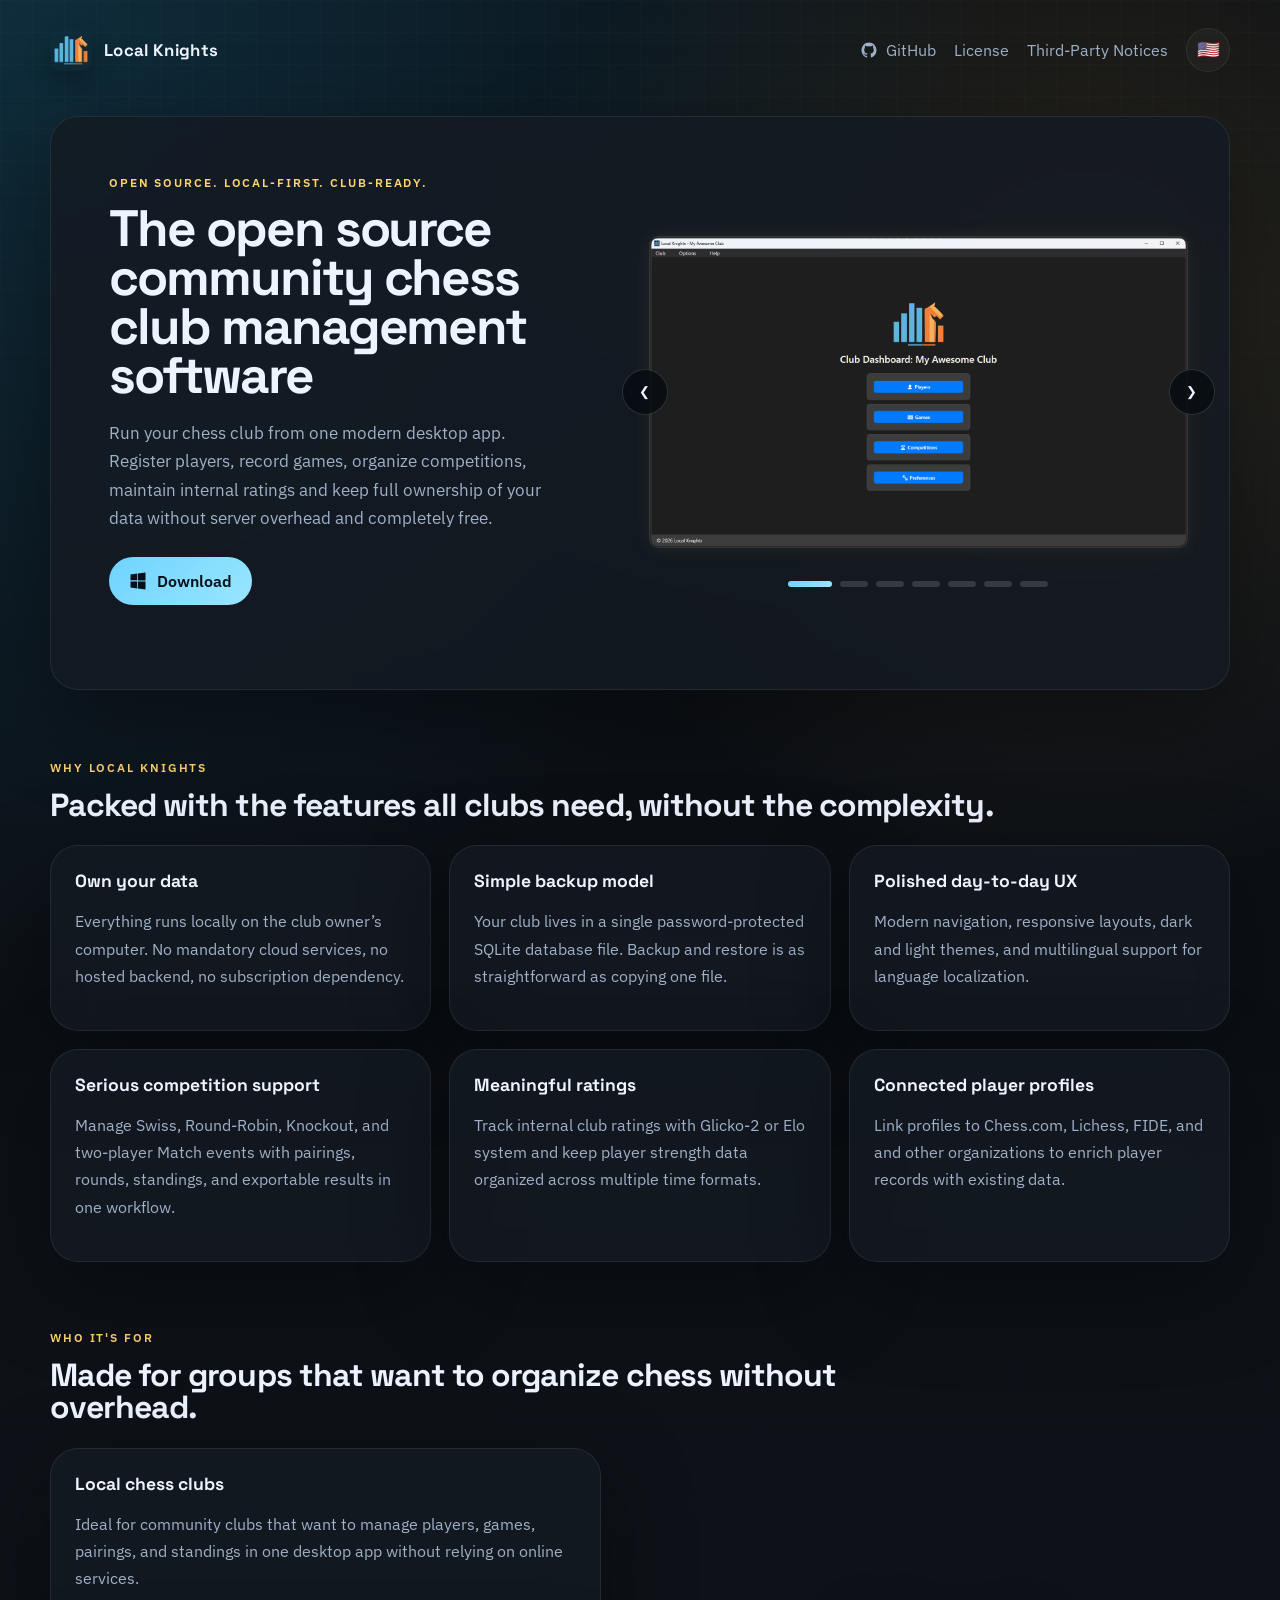
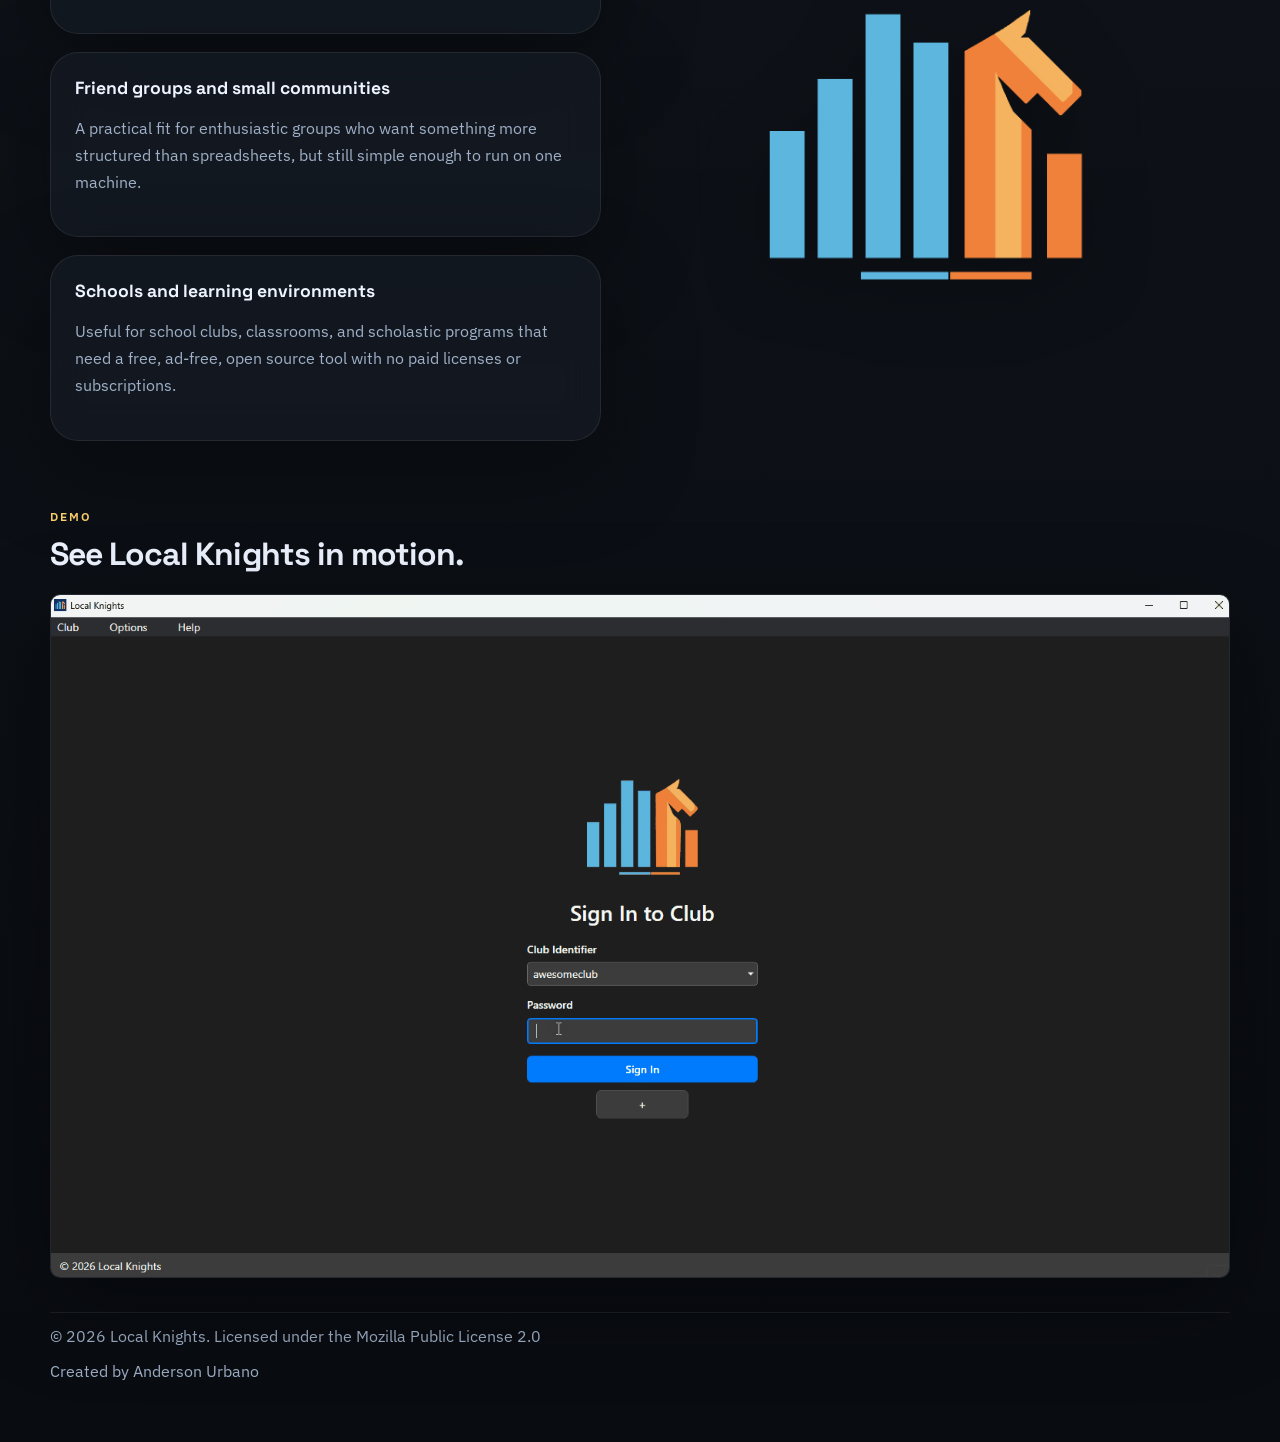
==== commit e833f31e: "feat: implement german and russian localization for the app" ====
--- a/Docs/LandingPage/index.html
+++ b/Docs/LandingPage/index.html
@@ -18,7 +18,7 @@
   <header class="hero">
     <nav class="topbar">
       <div class="brand">
-        <img src="../../LocalKnights.WindowsDesktop/Resources/Icon/logo.png" alt="Local Knights logo" class="brand-logo">
+        <img src="../../LocalKnights.WindowsDesktop/Resources/Icon/logo.png" alt="Local Knights logo" data-i18n-alt="altBrandLogo" class="brand-logo">
         <span data-i18n="brandName"></span>
       </div>
       <div class="topbar-links">
@@ -51,6 +51,14 @@
               <span class="flag-emoji">🇫🇷</span>
               <span data-i18n="langFrench"></span>
             </button>
+            <button class="language-option" type="button" data-language-option="de">
+              <span class="flag-emoji">🇩🇪</span>
+              <span data-i18n="langGerman"></span>
+            </button>
+            <button class="language-option" type="button" data-language-option="ru">
+              <span class="flag-emoji">🇷🇺</span>
+              <span data-i18n="langRussian"></span>
+            </button>
           </div>
         </div>
       </div>
@@ -173,7 +181,7 @@
           </article>
         </div>
         <div class="spotlight-logo-panel">
-          <img src="../../LocalKnights.WindowsDesktop/Resources/Icon/logo.png" alt="Local Knights logo" class="spotlight-logo">
+          <img src="../../LocalKnights.WindowsDesktop/Resources/Icon/logo.png" alt="Local Knights logo" data-i18n-alt="altBrandLogo" class="spotlight-logo">
         </div>
       </div>
     </section>
@@ -184,7 +192,7 @@
         <h2 data-i18n="demoTitle"></h2>
       </div>
       <div class="demo-frame">
-        <img src="../Screenshots/demo.gif" alt="Local Knights demo animation" class="demo-gif">
+        <img src="../Screenshots/demo.gif" alt="Local Knights demo animation" data-i18n-alt="altDemo" class="demo-gif">
       </div>
     </section>
   </main>
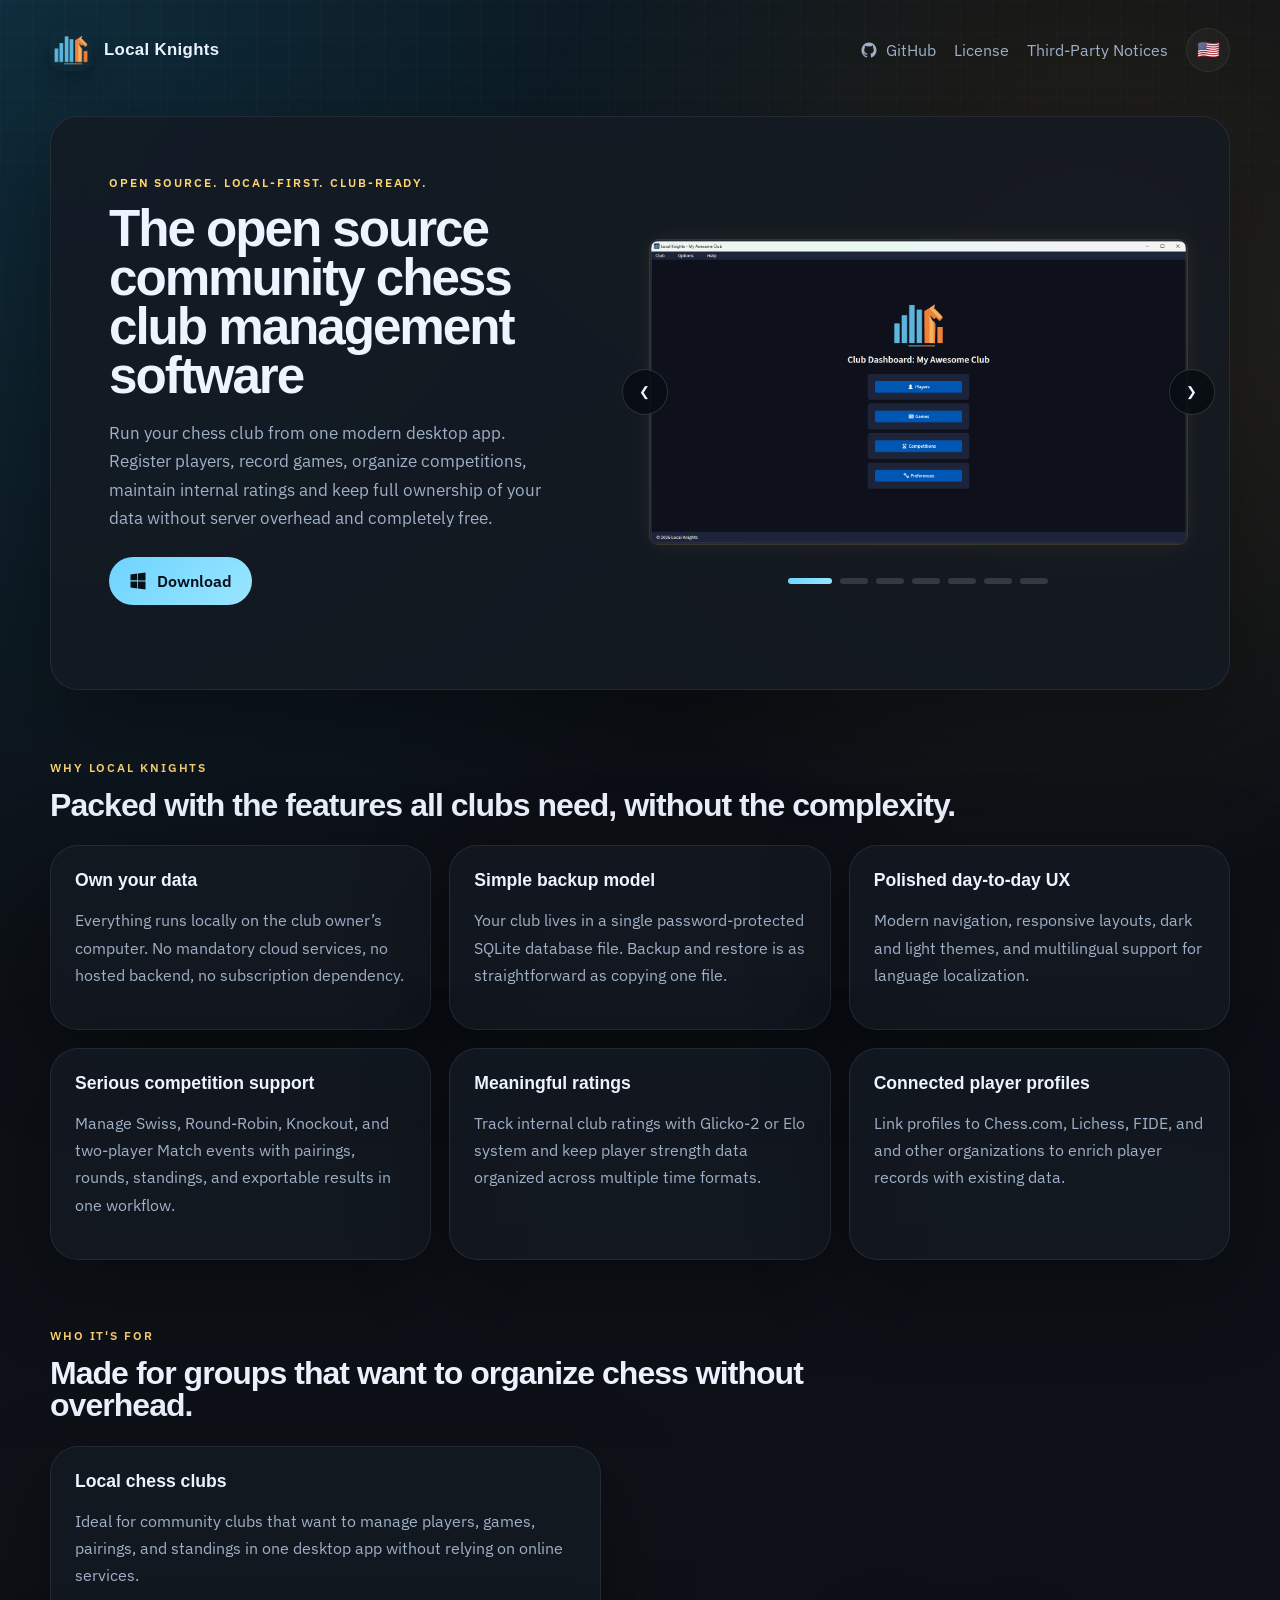
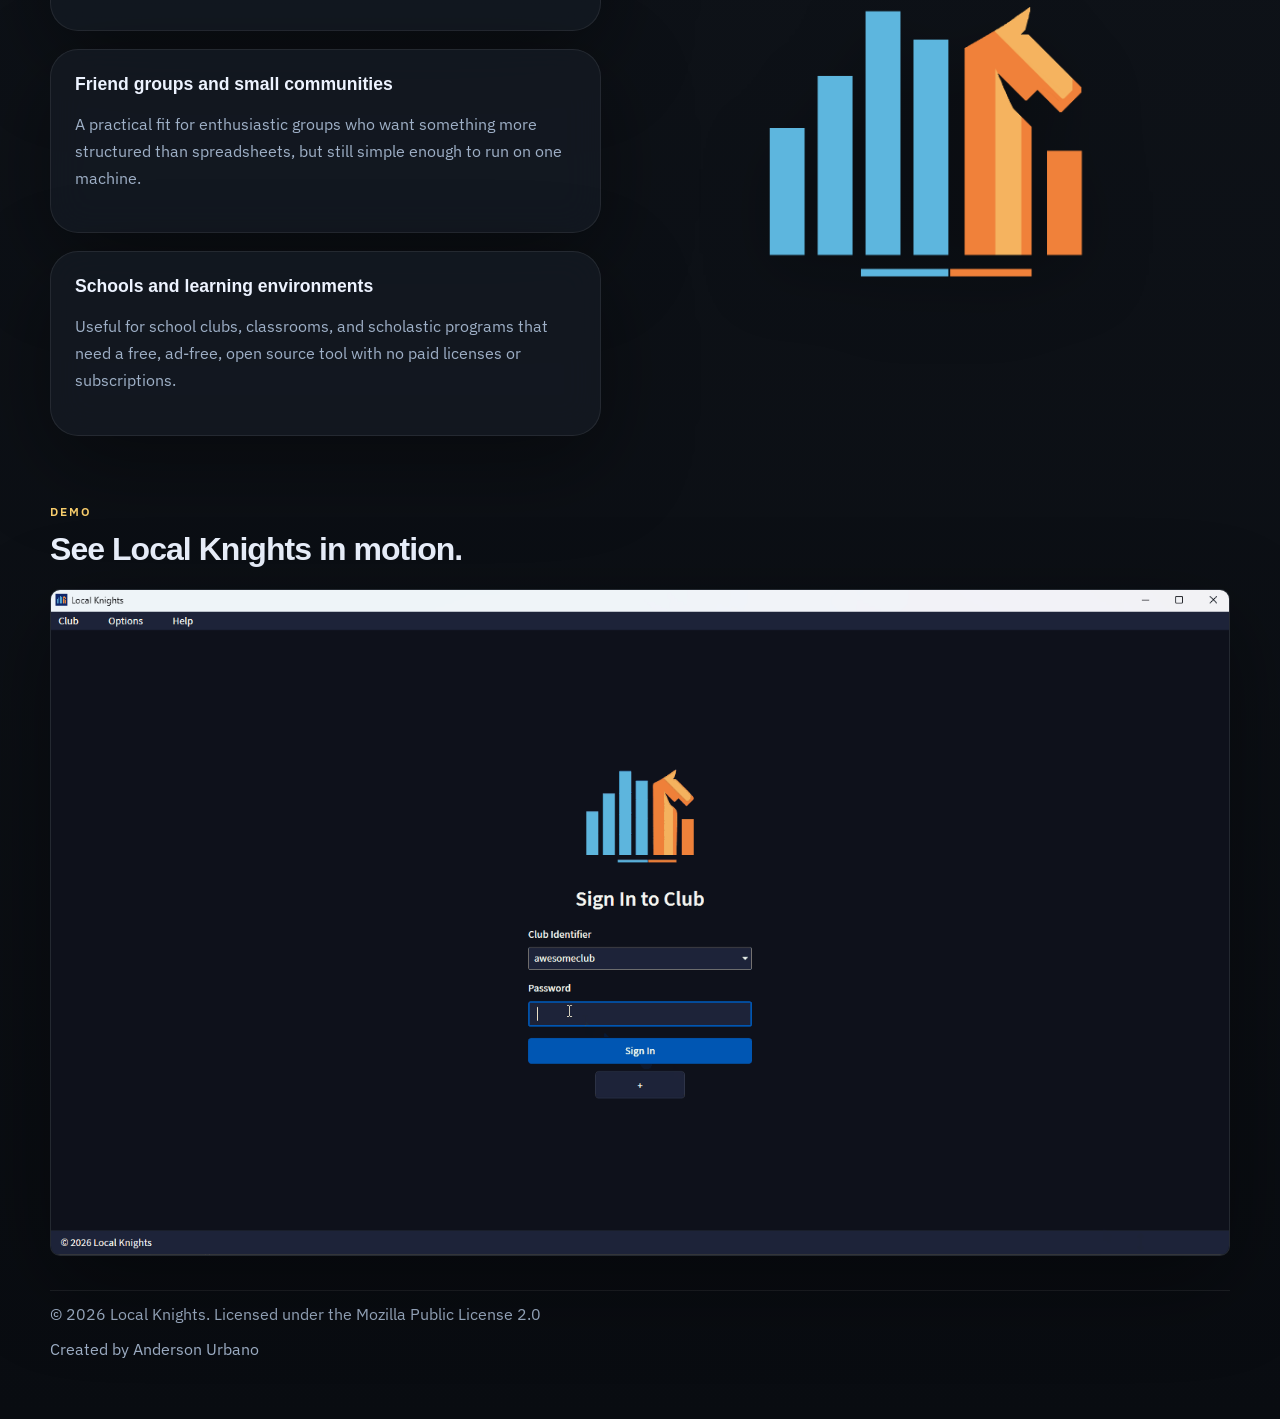
==== commit 19291726: "refac: update color themes" ====
--- a/Docs/LandingPage/index.html
+++ b/Docs/LandingPage/index.html
@@ -9,7 +9,7 @@
   <link rel="shortcut icon" href="../../LocalKnights.WindowsDesktop/Resources/Icon/logo.svg">
   <link rel="preconnect" href="https://fonts.googleapis.com">
   <link rel="preconnect" href="https://fonts.gstatic.com" crossorigin>
-  <link href="https://fonts.googleapis.com/css2?family=Space+Grotesk:wght@400;500;700&family=IBM+Plex+Sans:wght@400;500;600&display=swap" rel="stylesheet">
+  <link href="https://fonts.googleapis.com/css2?family=Source+Sans+3:wght@400;500;700&family=IBM+Plex+Sans:wght@400;500;600&display=swap" rel="stylesheet">
   <link rel="stylesheet" href="styles.css">
 </head>
 <body>
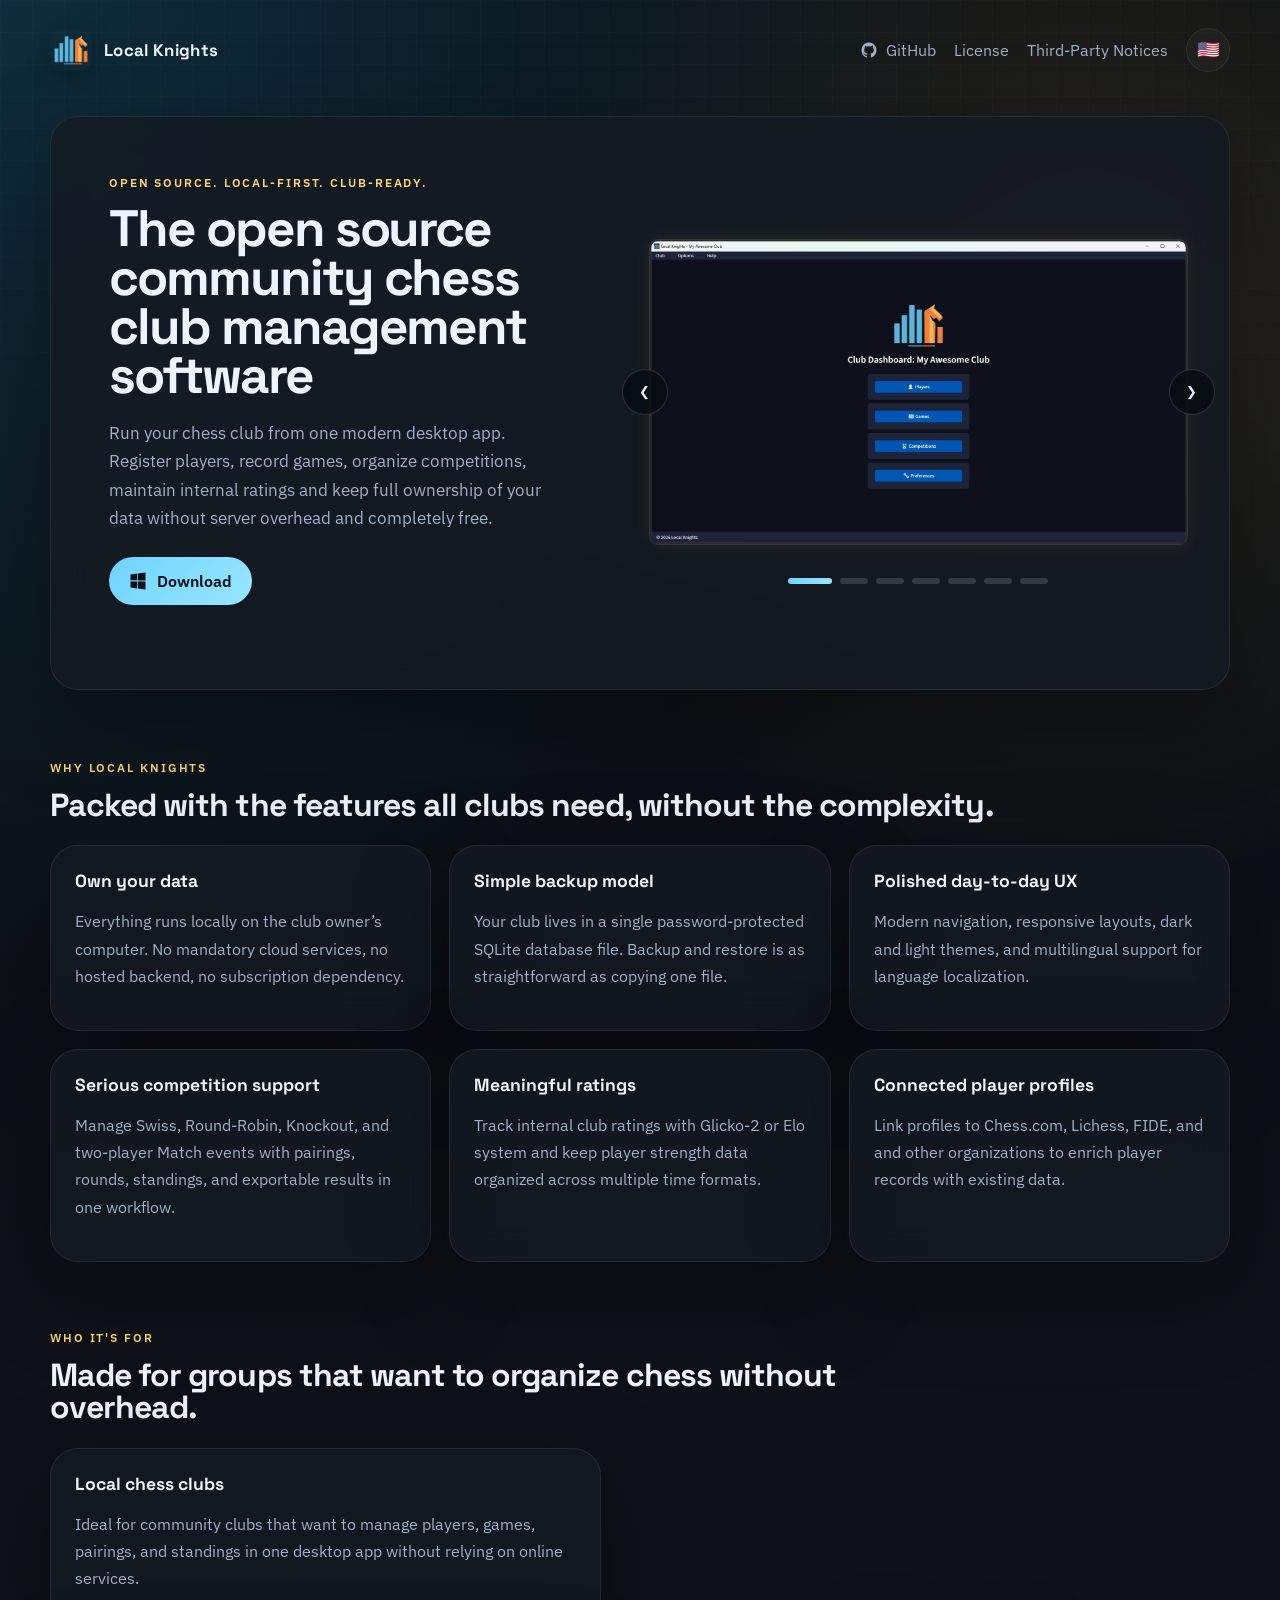
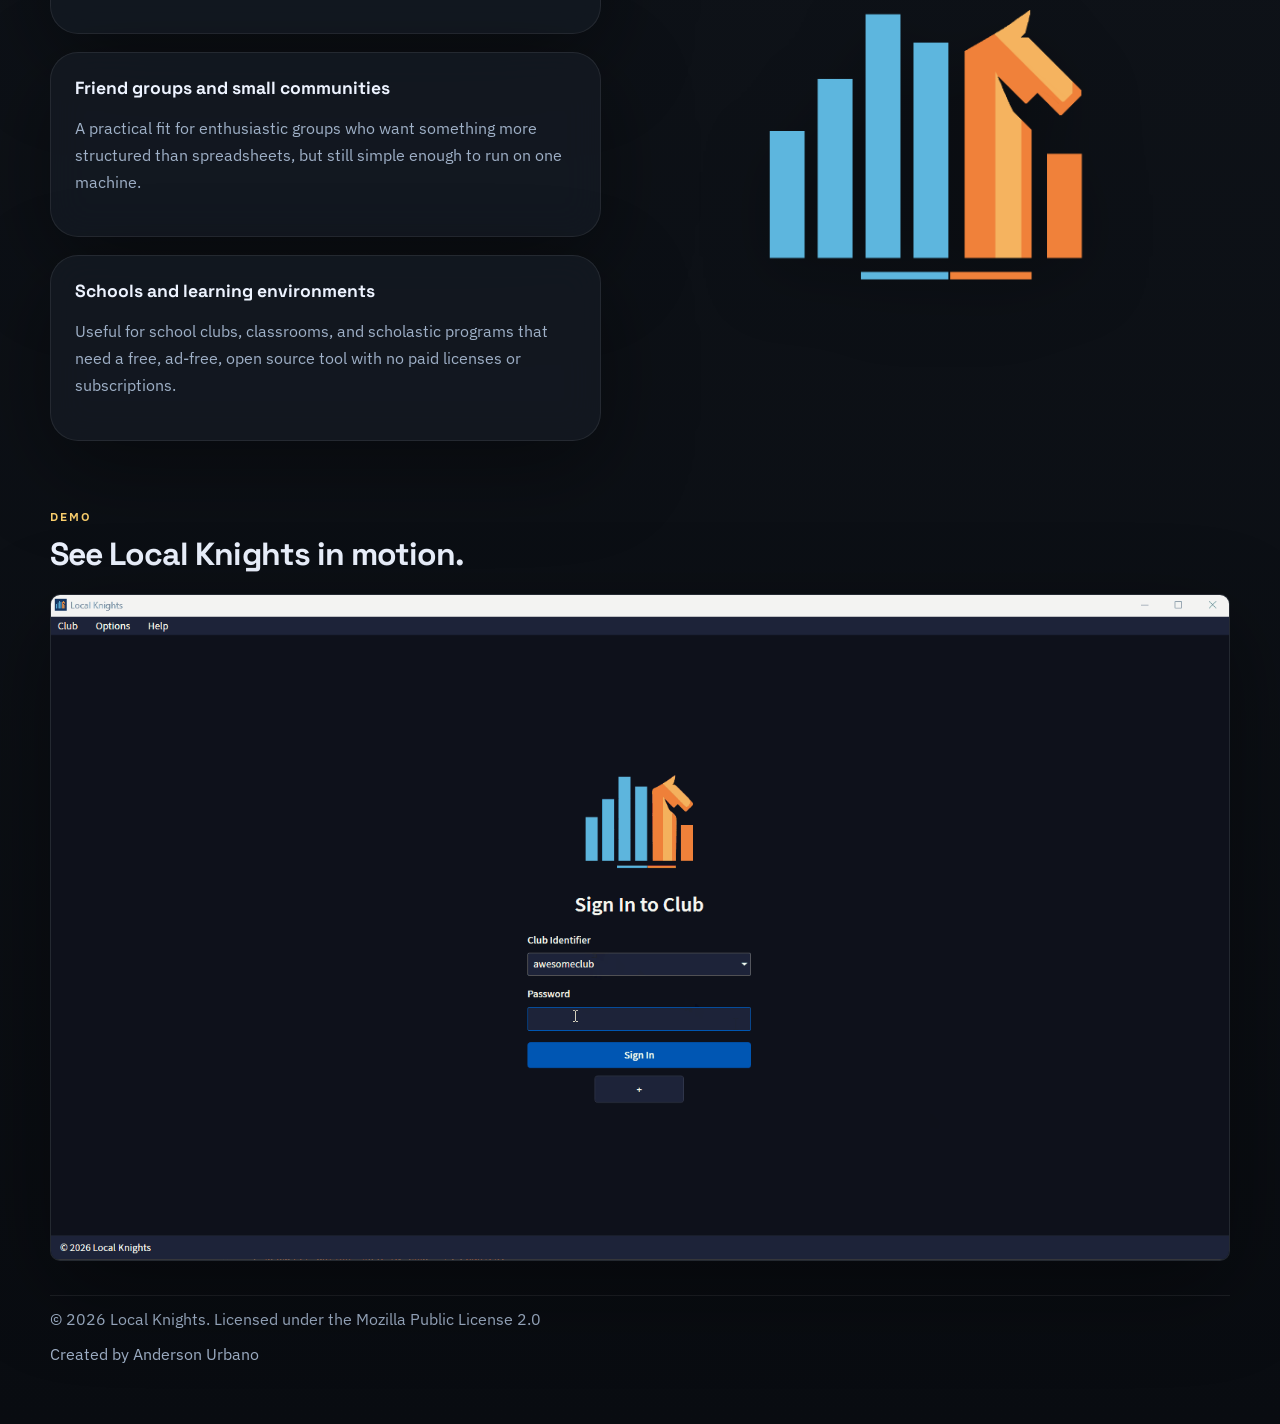
==== commit f6ec70a4: "docs: create Microsoft store assets" ====
--- a/Docs/LandingPage/index.html
+++ b/Docs/LandingPage/index.html
@@ -9,7 +9,7 @@
   <link rel="shortcut icon" href="../../LocalKnights.WindowsDesktop/Resources/Icon/logo.svg">
   <link rel="preconnect" href="https://fonts.googleapis.com">
   <link rel="preconnect" href="https://fonts.gstatic.com" crossorigin>
-  <link href="https://fonts.googleapis.com/css2?family=Source+Sans+3:wght@400;500;700&family=IBM+Plex+Sans:wght@400;500;600&display=swap" rel="stylesheet">
+  <link href="https://fonts.googleapis.com/css2?family=IBM+Plex+Sans:wght@400;500;600&family=Source+Sans+3:wght@400;500;700&family=Space+Grotesk:wght@700&display=swap" rel="stylesheet">
   <link rel="stylesheet" href="styles.css">
 </head>
 <body>
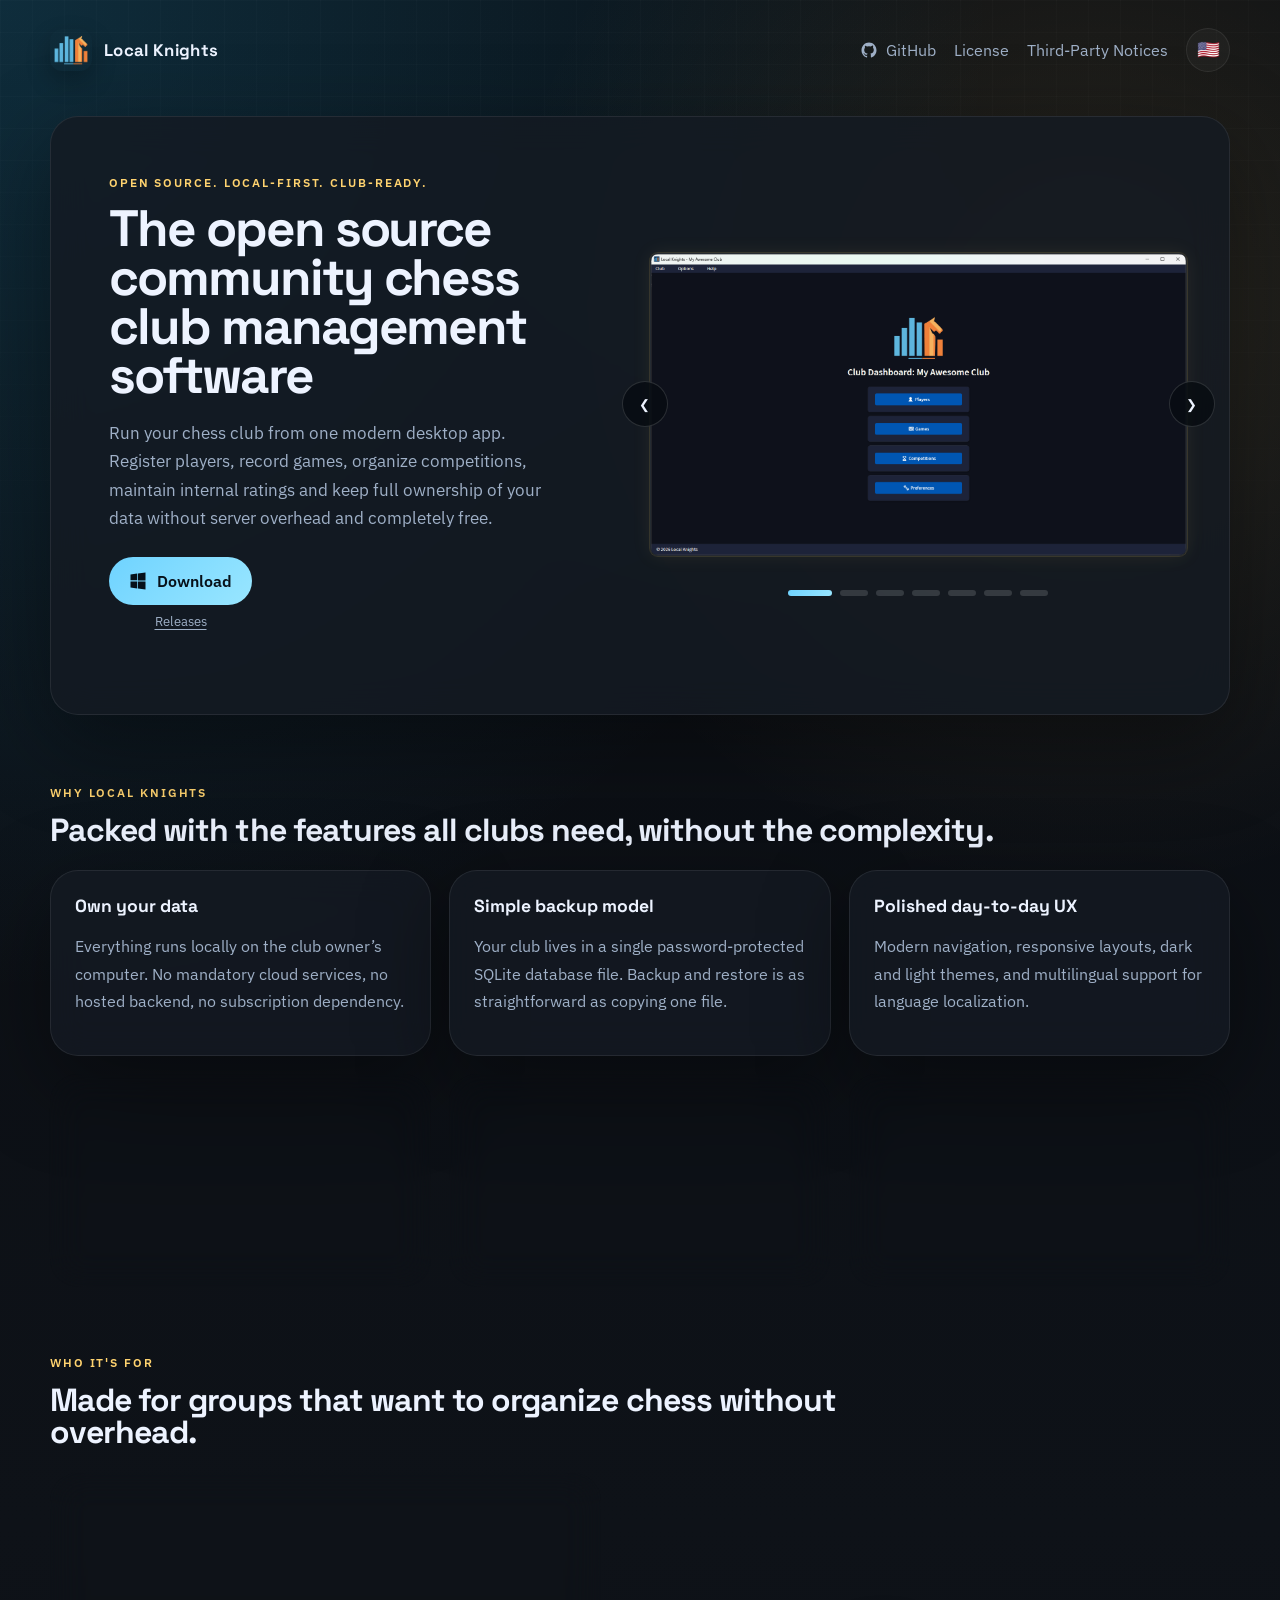
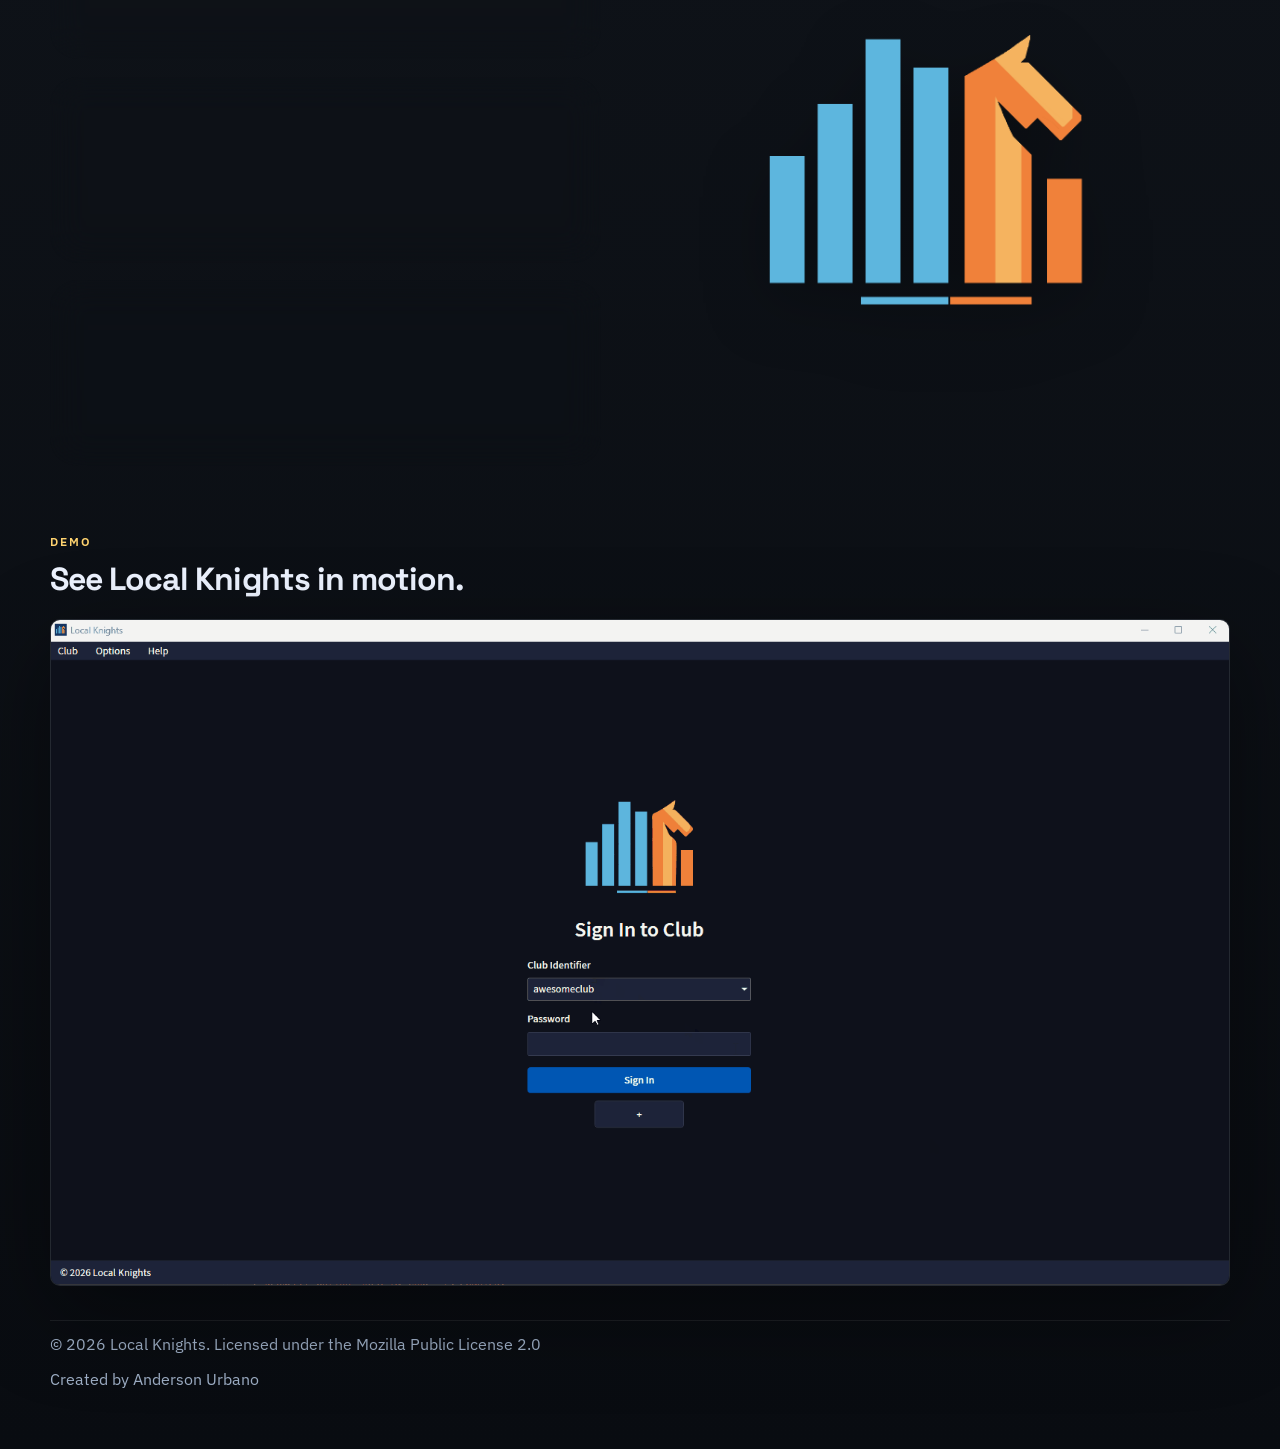
==== commit 1124b5df: "docs: add microsoft store links" ====
--- a/Docs/LandingPage/index.html
+++ b/Docs/LandingPage/index.html
@@ -71,12 +71,13 @@
           <h1 data-i18n="heroTitle"></h1>
           <p class="hero-text" data-i18n="heroText"></p>
           <div class="hero-actions">
-            <a class="button button-primary" href="https://github.com/urbanoanderson/local-knights/releases" target="_blank" rel="noreferrer">
+            <a class="button button-primary" href="https://apps.microsoft.com/detail/9p78z94q4nrt" target="_blank" rel="noopener noreferrer">
               <svg viewBox="0 0 24 24" aria-hidden="true" focusable="false" class="button-icon">
                 <path fill="currentColor" d="M2 3.34 11 2v9H2V3.34Zm10 8h10V.73L12 2.05v9.29ZM2 12.66h9v9.34l-9-1.34v-8Zm10 0h10v10.61L12 22v-9.34Z"/>
               </svg>
               <span data-i18n="downloadButton"></span>
             </a>
+            <a class="release-link" href="https://github.com/urbanoanderson/local-knights/releases" target="_blank" rel="noopener noreferrer" data-i18n="githubReleases"></a>
           </div>
         </div>
 
--- a/Docs/LandingPage/styles.css
+++ b/Docs/LandingPage/styles.css
@@ -263,9 +263,22 @@
 
 .hero-actions {
   display: flex;
-  flex-wrap: wrap;
-  gap: 14px;
+  flex-direction: column;
+  align-items: center;
+  width: fit-content;
+  gap: 8px;
   margin-bottom: 26px;
+}
+
+.release-link {
+  color: var(--text-soft);
+  font-size: 0.82rem;
+  text-decoration: underline;
+  text-underline-offset: 3px;
+}
+
+.release-link:hover {
+  color: var(--text);
 }
 
 .button {
